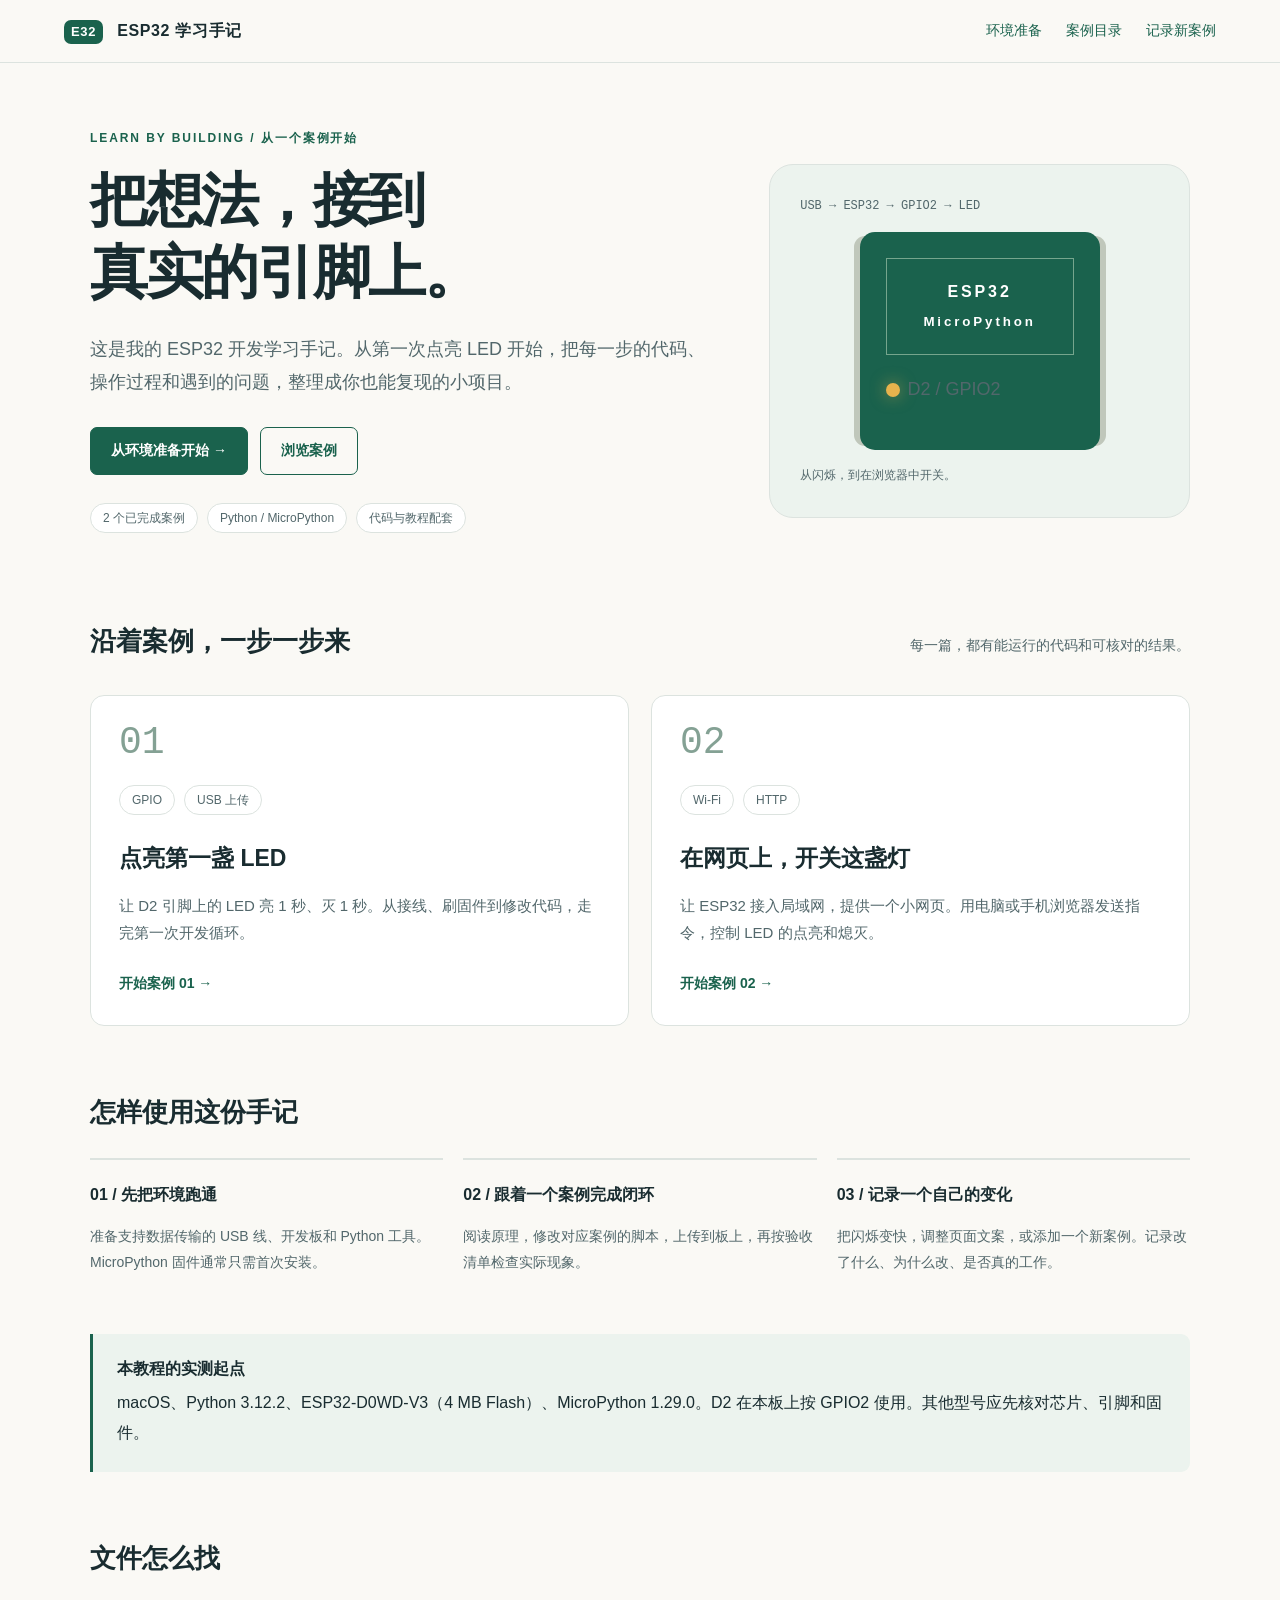
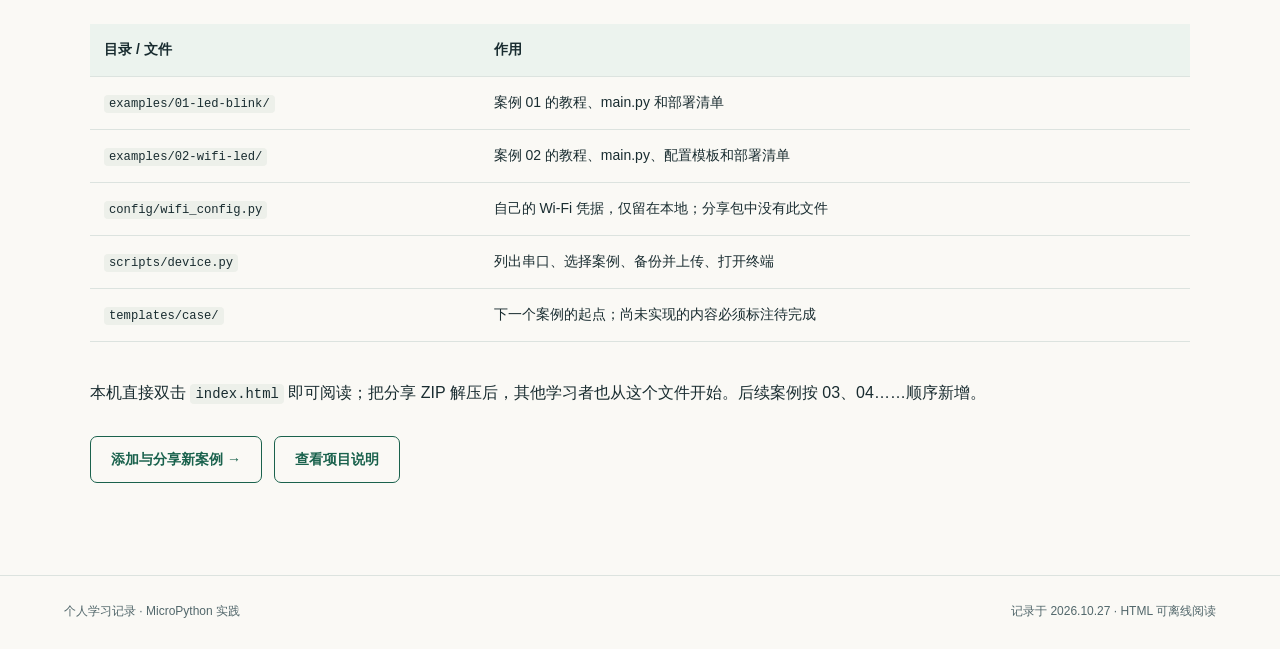
==== index.html @ 7e4b859c "Add ESP32 MicroPython learning tutorials" ====
<!doctype html>
<html lang="zh-CN"><head><meta charset="utf-8"><meta name="viewport" content="width=device-width,initial-scale=1">
<meta name="description" content="从第一个 LED 到 Wi-Fi 网页控制：记录个人学习过程，提供可复现的 ESP32 MicroPython 案例。">
<title>从案例开始 · ESP32 学习手记</title><link rel="stylesheet" href="docs/assets/tutorial.css">
<script defer src="docs/assets/tutorial.js"></script></head><body>
<a class="skip" href="#content">跳到正文</a>
<header class="topbar"><a class="brand" href="index.html"><span>E32</span> ESP32 学习手记</a>
<nav aria-label="主导航"><a href="docs/setup.html">环境准备</a><a href="index.html#cases">案例目录</a><a href="docs/contributing.html">记录新案例</a></nav></header>
<main id="content" class="wrap"><section class="hero hero-grid"><div><div class="eyebrow">LEARN BY BUILDING / 从一个案例开始</div>
<h1>把想法，接到<br>真实的引脚上。</h1><p>这是我的 ESP32 开发学习手记。从第一次点亮 LED 开始，把每一步的代码、操作过程和遇到的问题，整理成你也能复现的小项目。</p>
<div class="actions"><a class="button" href="docs/setup.html">从环境准备开始 →</a><a class="button secondary" href="#cases">浏览案例</a></div>
<div class="meta"><span class="pill">2 个已完成案例</span><span class="pill">Python / MicroPython</span><span class="pill">代码与教程配套</span></div></div>
<div class="hero-art" aria-label="ESP32 与 LED 示意"><div class="circuit-label">USB → ESP32 → GPIO2 → LED</div><div class="board"><div class="chip">ESP32<br><small>MicroPython</small></div><p><span class="led-dot"></span>D2 / GPIO2</p></div><div class="circuit-label">从闪烁，到在浏览器中开关。</div></div></section>
<div class="section-head" id="cases"><h2>沿着案例，一步一步来</h2><p>每一篇，都有能运行的代码和可核对的结果。</p></div>
<div class="cards"><a class="card" href="examples/01-led-blink/index.html"><span class="number">01</span><div class="meta"><span class="pill">GPIO</span><span class="pill">USB 上传</span></div><h3>点亮第一盏 LED</h3><p>让 D2 引脚上的 LED 亮 1 秒、灭 1 秒。从接线、刷固件到修改代码，走完第一次开发循环。</p><span class="go">开始案例 01 →</span></a>
<a class="card" href="examples/02-wifi-led/index.html"><span class="number">02</span><div class="meta"><span class="pill">Wi-Fi</span><span class="pill">HTTP</span></div><h3>在网页上，开关这盏灯</h3><p>让 ESP32 接入局域网，提供一个小网页。用电脑或手机浏览器发送指令，控制 LED 的点亮和熄灭。</p><span class="go">开始案例 02 →</span></a></div>
<div class="section-head"><h2>怎样使用这份手记</h2></div><div class="steps"><div><strong>01 / 先把环境跑通</strong><p>准备支持数据传输的 USB 线、开发板和 Python 工具。MicroPython 固件通常只需首次安装。</p></div><div><strong>02 / 跟着一个案例完成闭环</strong><p>阅读原理，修改对应案例的脚本，上传到板上，再按验收清单检查实际现象。</p></div><div><strong>03 / 记录一个自己的变化</strong><p>把闪烁变快，调整页面文案，或添加一个新案例。记录改了什么、为什么改、是否真的工作。</p></div></div>
<div class="note"><strong>本教程的实测起点</strong><p>macOS、Python 3.12.2、ESP32-D0WD-V3（4 MB Flash）、MicroPython 1.29.0。D2 在本板上按 GPIO2 使用。其他型号应先核对芯片、引脚和固件。</p></div>
<div class="section-head"><h2>文件怎么找</h2></div><div class="table-wrap"><table><thead><tr><th>目录 / 文件</th><th>作用</th></tr></thead><tbody><tr><td><code>examples/01-led-blink/</code></td><td>案例 01 的教程、main.py 和部署清单</td></tr><tr><td><code>examples/02-wifi-led/</code></td><td>案例 02 的教程、main.py、配置模板和部署清单</td></tr><tr><td><code>config/wifi_config.py</code></td><td>自己的 Wi-Fi 凭据，仅留在本地；分享包中没有此文件</td></tr><tr><td><code>scripts/device.py</code></td><td>列出串口、选择案例、备份并上传、打开终端</td></tr><tr><td><code>templates/case/</code></td><td>下一个案例的起点；尚未实现的内容必须标注待完成</td></tr></tbody></table></div>
<p>本机直接双击 <code>index.html</code> 即可阅读；把分享 ZIP 解压后，其他学习者也从这个文件开始。后续案例按 03、04……顺序新增。</p>
<div class="actions"><a class="button secondary" href="docs/contributing.html">添加与分享新案例 →</a><a class="button secondary" href="README.md">查看项目说明</a></div></main>
<footer class="footer"><span>个人学习记录 · MicroPython 实践</span><span>记录于 2026.10.27 · HTML 可离线阅读</span></footer></body></html>
---- docs/assets/tutorial.css ----
:root{--paper:#faf9f5;--ink:#192c30;--muted:#52676b;--line:#dce3df;--green:#1a624d;--amber:#e7b34d;--pale:#ecf3ee;--code:#162a30}*{box-sizing:border-box}html{scroll-behavior:smooth;scroll-padding-top:90px}body{margin:0;background:var(--paper);color:var(--ink);font:16px/1.85 -apple-system,BlinkMacSystemFont,"Segoe UI","PingFang SC","Microsoft YaHei",sans-serif}a{color:var(--green);text-decoration-thickness:1px;text-underline-offset:4px}a:hover{color:#a26708}a:focus-visible,button:focus-visible,summary:focus-visible{outline:3px solid var(--amber);outline-offset:4px}.skip{position:absolute;top:-70px;left:20px;background:white;padding:10px;z-index:10}.skip:focus{top:12px}.topbar{border-bottom:1px solid var(--line);background:var(--paper);padding:16px 5%;display:flex;align-items:center;justify-content:space-between;gap:16px}.brand{font-weight:800;letter-spacing:.04em;text-decoration:none;color:var(--ink)}.brand span{display:inline-block;background:var(--green);color:white;border-radius:7px;padding:0 7px;margin-right:9px;font-size:13px}.topbar nav{display:flex;gap:24px;font-size:14px}.topbar nav a{text-decoration:none}.wrap{max-width:1160px;margin:auto;padding:64px 30px}.eyebrow{color:var(--green);font-weight:700;font-size:12px;letter-spacing:.16em;text-transform:uppercase}.hero h1{font-size:clamp(34px,4.8vw,58px);line-height:1.25;letter-spacing:-.04em;margin:15px 0 24px}.hero p{max-width:650px;color:var(--muted);font-size:18px}.hero-grid{display:grid;grid-template-columns:1.5fr 1fr;gap:48px;align-items:center}.hero-art{border:1px solid var(--line);border-radius:24px;padding:30px;background:var(--pale);min-height:260px;position:relative;overflow:hidden}.board{background:var(--green);color:white;border-radius:15px;padding:26px;margin:15px auto;max-width:240px;box-shadow:-10px 0 0 -4px #c0c7bb,10px 0 0 -4px #c0c7bb}.chip{border:1px solid #76a58d;padding:18px;text-align:center;letter-spacing:.18em;font-weight:800}.circuit-label{font-family:monospace;color:var(--muted);font-size:12px}.led-dot{display:inline-block;width:14px;height:14px;border-radius:50%;background:var(--amber);box-shadow:0 0 16px #e7b34d88;vertical-align:middle;margin-right:8px}.actions{display:flex;gap:12px;flex-wrap:wrap;margin:28px 0}.button{background:var(--green);color:white;border:1px solid var(--green);padding:10px 20px;border-radius:7px;text-decoration:none;font-weight:650;font-size:14px}.button:hover{background:#114a3a;color:white}.button.secondary{background:transparent;color:var(--green)}.meta{display:flex;flex-wrap:wrap;gap:9px;margin:22px 0}.pill{font-size:12px;border:1px solid var(--line);border-radius:20px;padding:3px 12px;background:white;color:var(--muted)}.section-head{margin:62px 0 22px;display:flex;justify-content:space-between;align-items:baseline;gap:16px}.section-head h2{margin:0;font-size:26px}.section-head p{font-size:14px;color:var(--muted)}.cards{display:grid;grid-template-columns:repeat(2,minmax(0,1fr));gap:22px}.card{border:1px solid var(--line);border-radius:14px;padding:28px;background:white;text-decoration:none;color:var(--ink);display:block}.card:hover{border-color:var(--green);color:var(--ink);box-shadow:0 6px 18px #192c3008}.card .number{font-family:monospace;font-size:38px;line-height:1;color:#84a194}.card h3{font-size:23px;margin:20px 0 12px}.card p{font-size:15px;color:var(--muted);margin:10px 0}.card .go{display:block;color:var(--green);font-size:14px;font-weight:700;margin-top:24px}.note{padding:20px 24px;background:var(--pale);border-left:3px solid var(--green);border-radius:0 9px 9px 0;margin:24px 0}.note.amber{background:#fff5dd;border-color:var(--amber)}.note p{margin:5px 0}.steps{display:grid;grid-template-columns:repeat(3,1fr);gap:20px}.steps>div{padding:20px 0;border-top:2px solid var(--line)}.steps strong{display:block}.steps p{font-size:14px;color:var(--muted)}.layout{max-width:1220px;margin:auto;padding:48px 30px 80px;display:grid;grid-template-columns:200px minmax(0,1fr);gap:55px}.sidebar{position:sticky;top:26px;align-self:start;font-size:13px;max-height:92vh;overflow:auto}.sidebar p{font-weight:700;margin:0 0 15px}.sidebar a{display:block;text-decoration:none;color:var(--muted);padding:7px 10px;border-left:2px solid var(--line)}.sidebar a:hover{border-color:var(--green);background:var(--pale);color:var(--green)}article{max-width:810px;min-width:0}article h1{font-size:clamp(32px,4vw,46px);line-height:1.3;margin:12px 0 18px;letter-spacing:-.025em}article .lead{font-size:18px;color:var(--muted)}article h2{font-size:26px;margin:54px 0 18px;padding-top:5px}article h3{font-size:19px;margin:28px 0 12px}article p{margin:15px 0}article li{margin:6px 0}article ol,article ul{padding-left:25px}code{font-family:ui-monospace,SFMono-Regular,Consolas,monospace;font-size:.87em;background:#edf0ea;border-radius:4px;padding:2px 5px;overflow-wrap:anywhere}pre{position:relative;background:var(--code);color:#def0e8;border-radius:9px;padding:23px 20px;overflow:auto;line-height:1.65;font-size:14px;max-width:100%;tab-size:4}pre code{background:none;color:inherit;border-radius:0;padding:0;font-size:inherit;overflow-wrap:normal}.codebox{position:relative;margin:20px 0}.codebox pre{padding-top:44px}.copy{position:absolute;top:9px;right:10px;background:#29434a;color:#e3efeb;border:1px solid #607b7d;border-radius:4px;padding:4px 10px;cursor:pointer;font-size:12px;z-index:1}.table-wrap{overflow-x:auto}table{border-collapse:collapse;width:100%;font-size:14px;margin:20px 0}th,td{text-align:left;padding:13px 14px;border-bottom:1px solid var(--line);vertical-align:top}th{background:var(--pale);font-weight:700}.diagram{background:white;border:1px solid var(--line);border-radius:12px;padding:26px;margin:24px 0}.flow{display:flex;align-items:center;justify-content:space-around;gap:10px;text-align:center}.flow .node{padding:13px;border:1px solid #cbdad1;border-radius:9px;background:var(--pale);flex:1}.flow small{display:block;color:var(--muted)}.arrow{color:var(--green);font-size:22px}.caption{font-size:13px;color:var(--muted);margin-top:16px}.timing{display:grid;grid-template-columns:repeat(6,1fr);text-align:center;font-size:12px}.timing span{padding:20px 4px;background:#e5eae6;border-right:2px solid white}.timing .on{background:#ffe29b}details{border:1px solid var(--line);padding:14px 18px;border-radius:8px;margin:18px 0}summary{cursor:pointer;font-weight:600}.pager{display:flex;justify-content:space-between;gap:20px;margin-top:56px;border-top:1px solid var(--line);padding-top:24px;font-size:14px}.footer{border-top:1px solid var(--line);padding:24px 5%;color:var(--muted);font-size:12px;display:flex;justify-content:space-between;gap:20px}.checklist{list-style:none;padding-left:0}input[type=checkbox]{accent-color:var(--green);margin-right:10px;width:16px;height:16px}.references{font-size:14px}.references a{overflow-wrap:anywhere}.muted{color:var(--muted)}@media(max-width:850px){.hero-grid{grid-template-columns:1fr}.hero-art{display:none}.layout{grid-template-columns:1fr;gap:25px;padding:28px 22px 60px}.sidebar{position:static;max-height:none;border-bottom:1px solid var(--line);padding-bottom:18px}.sidebar a{display:inline-block;border:0;padding:5px 10px 5px 0}.sidebar p{margin:0 0 7px}.wrap{padding:40px 22px}.steps{grid-template-columns:1fr}.topbar{padding:13px 22px}.topbar nav{gap:14px}}@media(max-width:540px){.cards{grid-template-columns:1fr}.hero h1{font-size:36px}.topbar{align-items:flex-start}.topbar nav{font-size:12px;flex-direction:column;gap:2px}.section-head{display:block}.flow{flex-direction:column}.flow .node{width:100%}.arrow{transform:rotate(90deg)}.footer{flex-direction:column;gap:4px}pre{font-size:12px;padding-left:14px;padding-right:14px}.card{padding:24px}.timing{grid-template-columns:repeat(3,1fr)}}@media(prefers-reduced-motion:reduce){html{scroll-behavior:auto}}@media print{.topbar,.sidebar,.copy,.actions,.footer,.pager{display:none}.layout{display:block;padding:0}body{background:white}article{max-width:none}pre{white-space:pre-wrap;overflow-wrap:anywhere;color:black;background:#eee}.note,.card,.diagram{break-inside:avoid}a{color:inherit}h2,h3{break-after:avoid}}
/* 长命令和表格只在各自容器内横向滚动，避免撑宽手机页面。 */
.layout > main{min-width:0}.table-wrap{max-width:100%}
@media(max-width:850px){.layout{grid-template-columns:minmax(0,1fr)}}
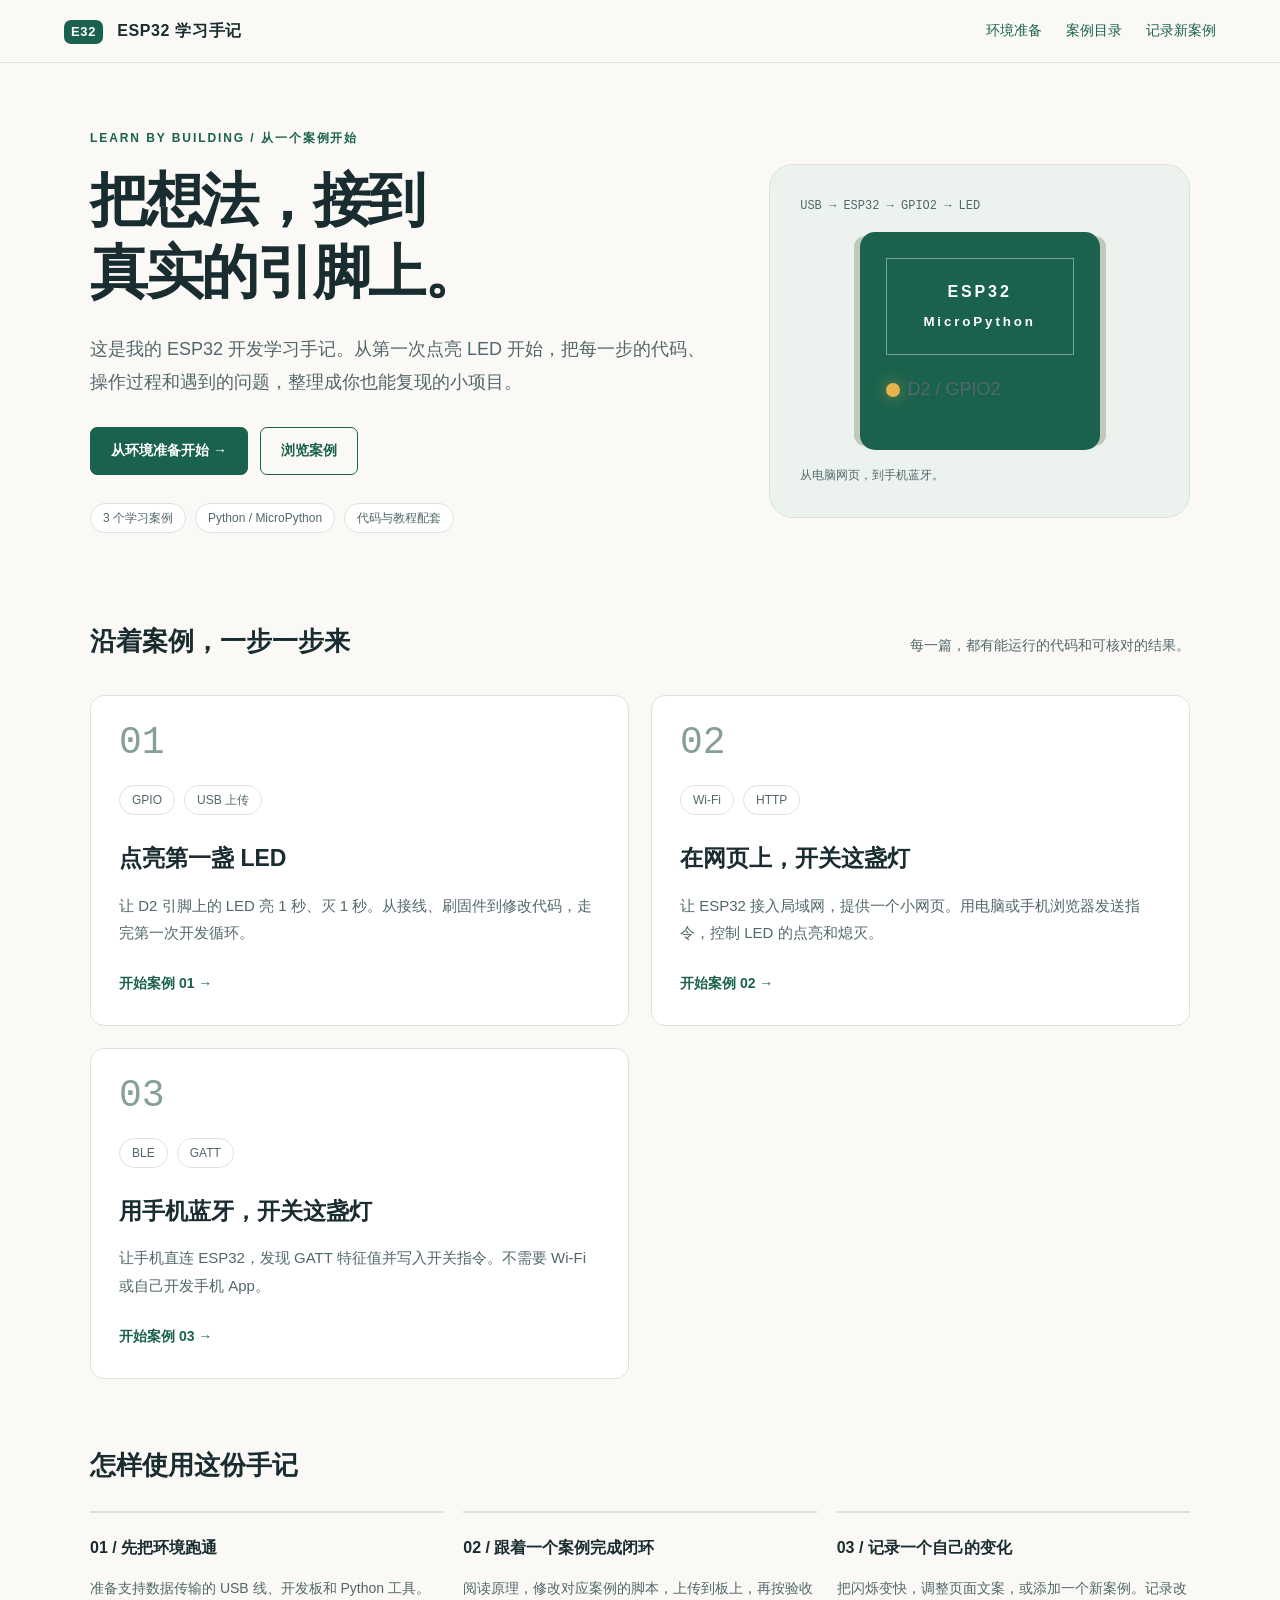
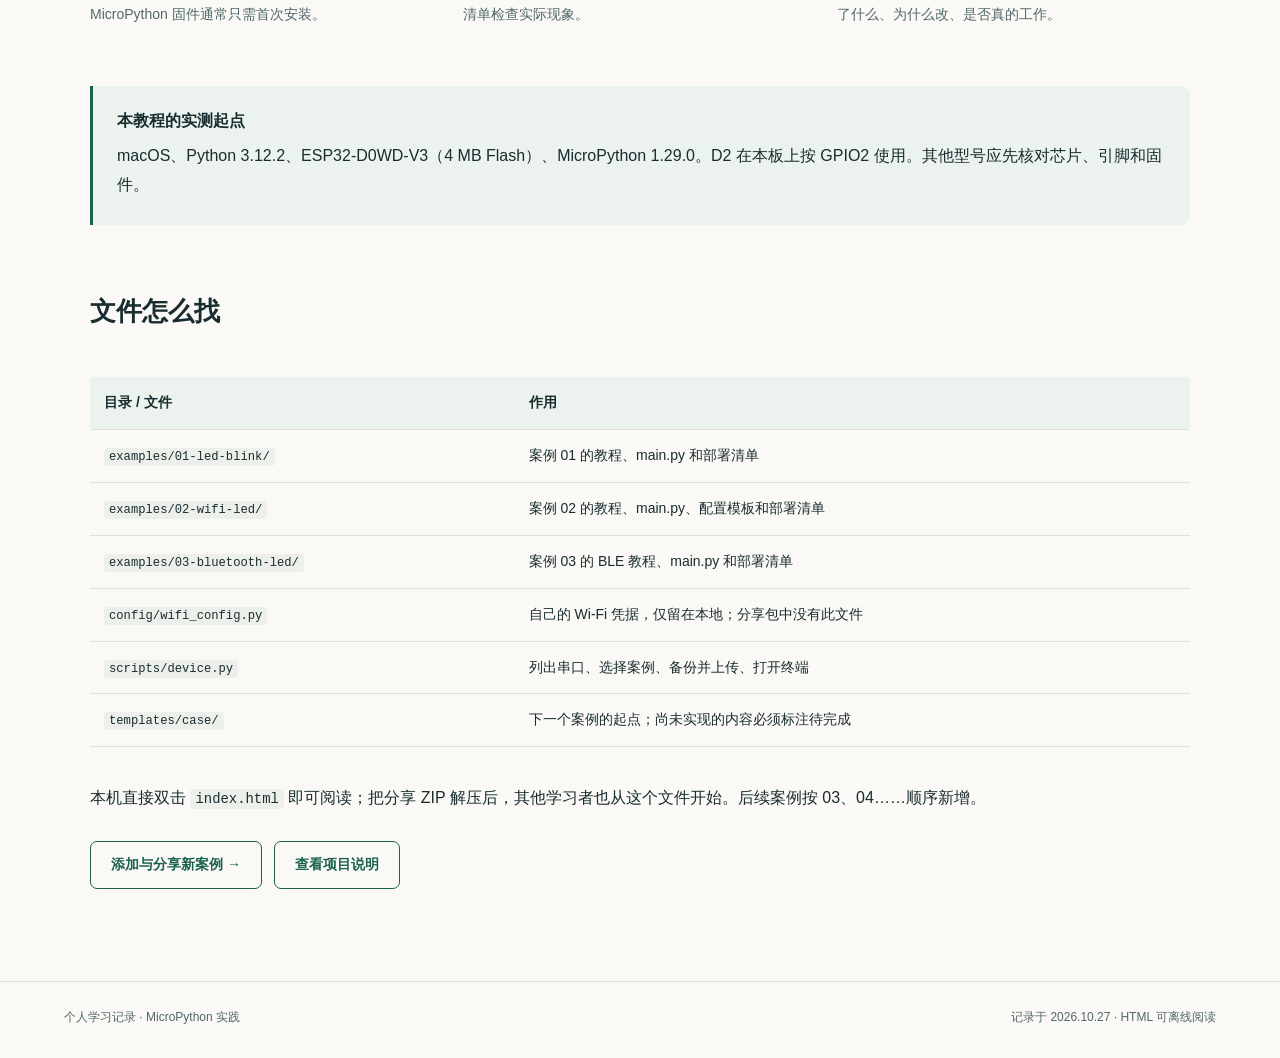
==== commit 925bfe97: "Add BLE phone LED control case" ====
--- a/index.html
+++ b/index.html
@@ -9,14 +9,15 @@
 <main id="content" class="wrap"><section class="hero hero-grid"><div><div class="eyebrow">LEARN BY BUILDING / 从一个案例开始</div>
 <h1>把想法，接到<br>真实的引脚上。</h1><p>这是我的 ESP32 开发学习手记。从第一次点亮 LED 开始，把每一步的代码、操作过程和遇到的问题，整理成你也能复现的小项目。</p>
 <div class="actions"><a class="button" href="docs/setup.html">从环境准备开始 →</a><a class="button secondary" href="#cases">浏览案例</a></div>
-<div class="meta"><span class="pill">2 个已完成案例</span><span class="pill">Python / MicroPython</span><span class="pill">代码与教程配套</span></div></div>
-<div class="hero-art" aria-label="ESP32 与 LED 示意"><div class="circuit-label">USB → ESP32 → GPIO2 → LED</div><div class="board"><div class="chip">ESP32<br><small>MicroPython</small></div><p><span class="led-dot"></span>D2 / GPIO2</p></div><div class="circuit-label">从闪烁，到在浏览器中开关。</div></div></section>
+<div class="meta"><span class="pill">3 个学习案例</span><span class="pill">Python / MicroPython</span><span class="pill">代码与教程配套</span></div></div>
+<div class="hero-art" aria-label="ESP32 与 LED 示意"><div class="circuit-label">USB → ESP32 → GPIO2 → LED</div><div class="board"><div class="chip">ESP32<br><small>MicroPython</small></div><p><span class="led-dot"></span>D2 / GPIO2</p></div><div class="circuit-label">从电脑网页，到手机蓝牙。</div></div></section>
 <div class="section-head" id="cases"><h2>沿着案例，一步一步来</h2><p>每一篇，都有能运行的代码和可核对的结果。</p></div>
 <div class="cards"><a class="card" href="examples/01-led-blink/index.html"><span class="number">01</span><div class="meta"><span class="pill">GPIO</span><span class="pill">USB 上传</span></div><h3>点亮第一盏 LED</h3><p>让 D2 引脚上的 LED 亮 1 秒、灭 1 秒。从接线、刷固件到修改代码，走完第一次开发循环。</p><span class="go">开始案例 01 →</span></a>
-<a class="card" href="examples/02-wifi-led/index.html"><span class="number">02</span><div class="meta"><span class="pill">Wi-Fi</span><span class="pill">HTTP</span></div><h3>在网页上，开关这盏灯</h3><p>让 ESP32 接入局域网，提供一个小网页。用电脑或手机浏览器发送指令，控制 LED 的点亮和熄灭。</p><span class="go">开始案例 02 →</span></a></div>
+<a class="card" href="examples/02-wifi-led/index.html"><span class="number">02</span><div class="meta"><span class="pill">Wi-Fi</span><span class="pill">HTTP</span></div><h3>在网页上，开关这盏灯</h3><p>让 ESP32 接入局域网，提供一个小网页。用电脑或手机浏览器发送指令，控制 LED 的点亮和熄灭。</p><span class="go">开始案例 02 →</span></a>
+<a class="card" href="examples/03-bluetooth-led/index.html"><span class="number">03</span><div class="meta"><span class="pill">BLE</span><span class="pill">GATT</span></div><h3>用手机蓝牙，开关这盏灯</h3><p>让手机直连 ESP32，发现 GATT 特征值并写入开关指令。不需要 Wi-Fi 或自己开发手机 App。</p><span class="go">开始案例 03 →</span></a></div>
 <div class="section-head"><h2>怎样使用这份手记</h2></div><div class="steps"><div><strong>01 / 先把环境跑通</strong><p>准备支持数据传输的 USB 线、开发板和 Python 工具。MicroPython 固件通常只需首次安装。</p></div><div><strong>02 / 跟着一个案例完成闭环</strong><p>阅读原理，修改对应案例的脚本，上传到板上，再按验收清单检查实际现象。</p></div><div><strong>03 / 记录一个自己的变化</strong><p>把闪烁变快，调整页面文案，或添加一个新案例。记录改了什么、为什么改、是否真的工作。</p></div></div>
 <div class="note"><strong>本教程的实测起点</strong><p>macOS、Python 3.12.2、ESP32-D0WD-V3（4 MB Flash）、MicroPython 1.29.0。D2 在本板上按 GPIO2 使用。其他型号应先核对芯片、引脚和固件。</p></div>
-<div class="section-head"><h2>文件怎么找</h2></div><div class="table-wrap"><table><thead><tr><th>目录 / 文件</th><th>作用</th></tr></thead><tbody><tr><td><code>examples/01-led-blink/</code></td><td>案例 01 的教程、main.py 和部署清单</td></tr><tr><td><code>examples/02-wifi-led/</code></td><td>案例 02 的教程、main.py、配置模板和部署清单</td></tr><tr><td><code>config/wifi_config.py</code></td><td>自己的 Wi-Fi 凭据，仅留在本地；分享包中没有此文件</td></tr><tr><td><code>scripts/device.py</code></td><td>列出串口、选择案例、备份并上传、打开终端</td></tr><tr><td><code>templates/case/</code></td><td>下一个案例的起点；尚未实现的内容必须标注待完成</td></tr></tbody></table></div>
+<div class="section-head"><h2>文件怎么找</h2></div><div class="table-wrap"><table><thead><tr><th>目录 / 文件</th><th>作用</th></tr></thead><tbody><tr><td><code>examples/01-led-blink/</code></td><td>案例 01 的教程、main.py 和部署清单</td></tr><tr><td><code>examples/02-wifi-led/</code></td><td>案例 02 的教程、main.py、配置模板和部署清单</td></tr><tr><td><code>examples/03-bluetooth-led/</code></td><td>案例 03 的 BLE 教程、main.py 和部署清单</td></tr><tr><td><code>config/wifi_config.py</code></td><td>自己的 Wi-Fi 凭据，仅留在本地；分享包中没有此文件</td></tr><tr><td><code>scripts/device.py</code></td><td>列出串口、选择案例、备份并上传、打开终端</td></tr><tr><td><code>templates/case/</code></td><td>下一个案例的起点；尚未实现的内容必须标注待完成</td></tr></tbody></table></div>
 <p>本机直接双击 <code>index.html</code> 即可阅读；把分享 ZIP 解压后，其他学习者也从这个文件开始。后续案例按 03、04……顺序新增。</p>
 <div class="actions"><a class="button secondary" href="docs/contributing.html">添加与分享新案例 →</a><a class="button secondary" href="README.md">查看项目说明</a></div></main>
 <footer class="footer"><span>个人学习记录 · MicroPython 实践</span><span>记录于 2026.10.27 · HTML 可离线阅读</span></footer></body></html>
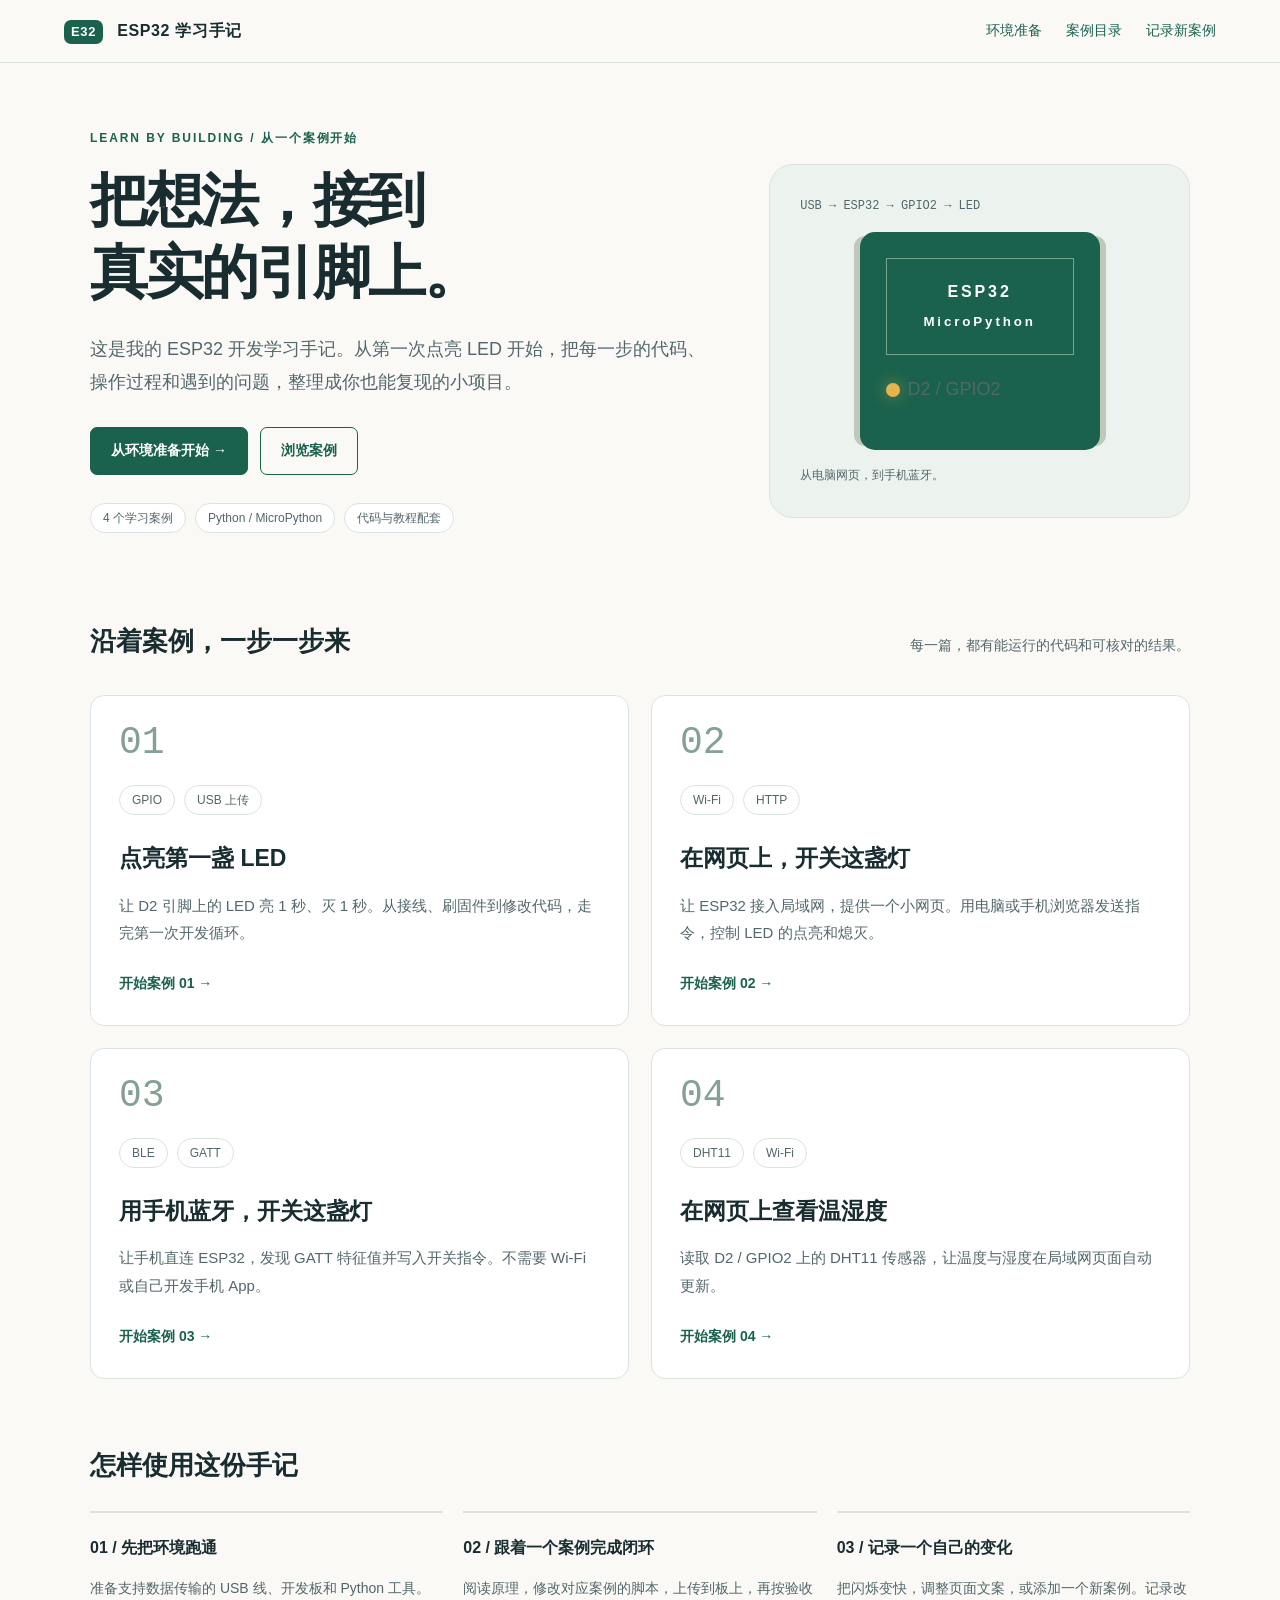
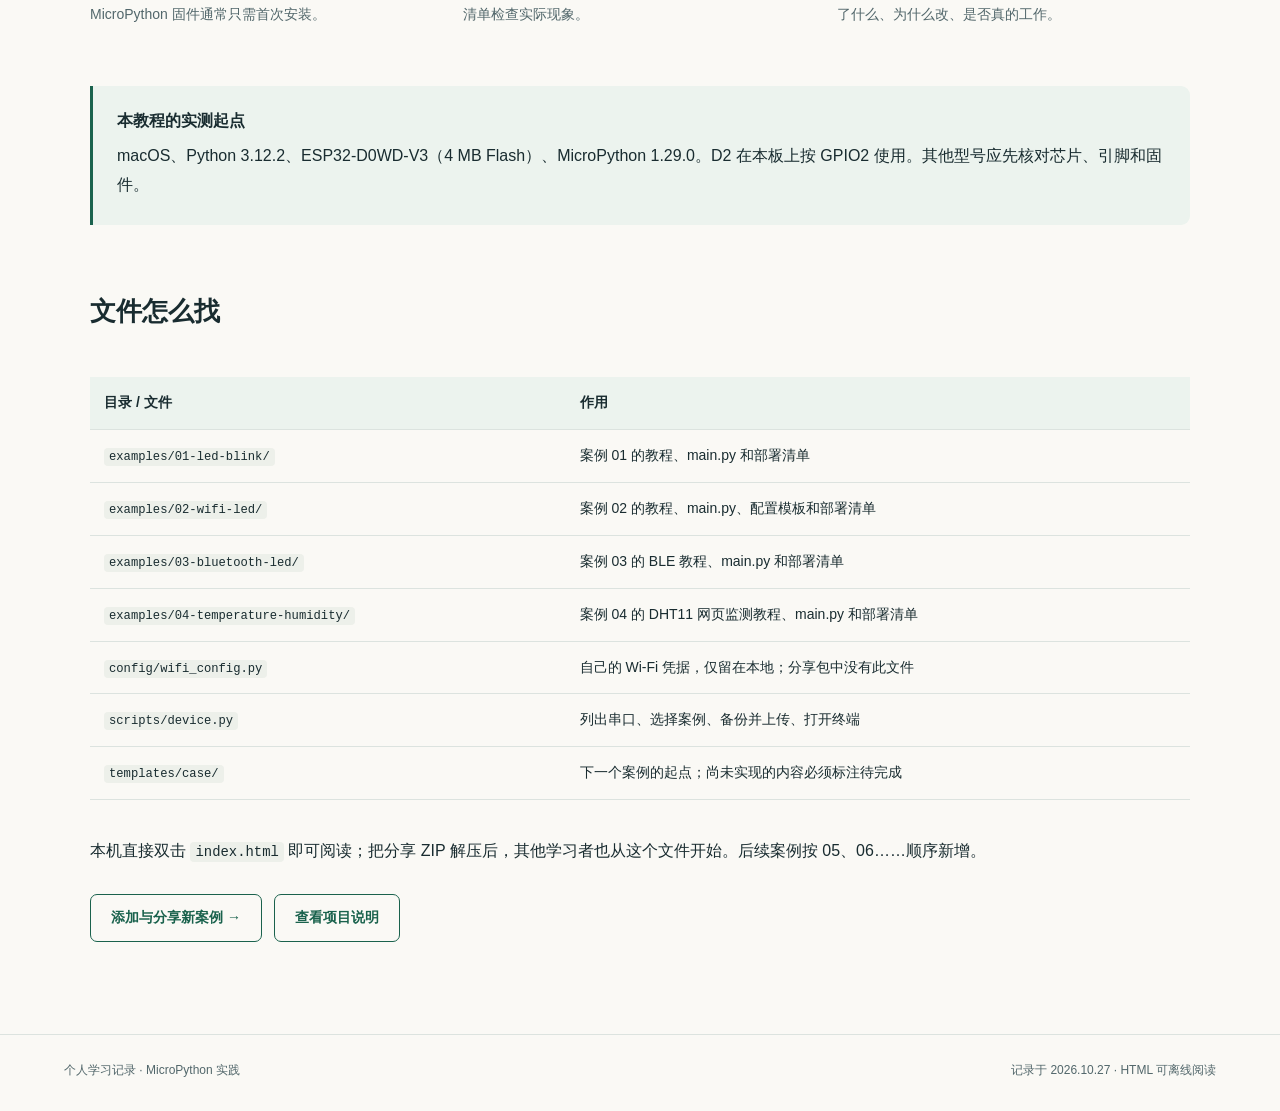
==== commit 07e54478: "Add DHT11 web temperature and humidity case" ====
--- a/index.html
+++ b/index.html
@@ -9,15 +9,16 @@
 <main id="content" class="wrap"><section class="hero hero-grid"><div><div class="eyebrow">LEARN BY BUILDING / 从一个案例开始</div>
 <h1>把想法，接到<br>真实的引脚上。</h1><p>这是我的 ESP32 开发学习手记。从第一次点亮 LED 开始，把每一步的代码、操作过程和遇到的问题，整理成你也能复现的小项目。</p>
 <div class="actions"><a class="button" href="docs/setup.html">从环境准备开始 →</a><a class="button secondary" href="#cases">浏览案例</a></div>
-<div class="meta"><span class="pill">3 个学习案例</span><span class="pill">Python / MicroPython</span><span class="pill">代码与教程配套</span></div></div>
+<div class="meta"><span class="pill">4 个学习案例</span><span class="pill">Python / MicroPython</span><span class="pill">代码与教程配套</span></div></div>
 <div class="hero-art" aria-label="ESP32 与 LED 示意"><div class="circuit-label">USB → ESP32 → GPIO2 → LED</div><div class="board"><div class="chip">ESP32<br><small>MicroPython</small></div><p><span class="led-dot"></span>D2 / GPIO2</p></div><div class="circuit-label">从电脑网页，到手机蓝牙。</div></div></section>
 <div class="section-head" id="cases"><h2>沿着案例，一步一步来</h2><p>每一篇，都有能运行的代码和可核对的结果。</p></div>
 <div class="cards"><a class="card" href="examples/01-led-blink/index.html"><span class="number">01</span><div class="meta"><span class="pill">GPIO</span><span class="pill">USB 上传</span></div><h3>点亮第一盏 LED</h3><p>让 D2 引脚上的 LED 亮 1 秒、灭 1 秒。从接线、刷固件到修改代码，走完第一次开发循环。</p><span class="go">开始案例 01 →</span></a>
 <a class="card" href="examples/02-wifi-led/index.html"><span class="number">02</span><div class="meta"><span class="pill">Wi-Fi</span><span class="pill">HTTP</span></div><h3>在网页上，开关这盏灯</h3><p>让 ESP32 接入局域网，提供一个小网页。用电脑或手机浏览器发送指令，控制 LED 的点亮和熄灭。</p><span class="go">开始案例 02 →</span></a>
-<a class="card" href="examples/03-bluetooth-led/index.html"><span class="number">03</span><div class="meta"><span class="pill">BLE</span><span class="pill">GATT</span></div><h3>用手机蓝牙，开关这盏灯</h3><p>让手机直连 ESP32，发现 GATT 特征值并写入开关指令。不需要 Wi-Fi 或自己开发手机 App。</p><span class="go">开始案例 03 →</span></a></div>
+<a class="card" href="examples/03-bluetooth-led/index.html"><span class="number">03</span><div class="meta"><span class="pill">BLE</span><span class="pill">GATT</span></div><h3>用手机蓝牙，开关这盏灯</h3><p>让手机直连 ESP32，发现 GATT 特征值并写入开关指令。不需要 Wi-Fi 或自己开发手机 App。</p><span class="go">开始案例 03 →</span></a>
+<a class="card" href="examples/04-temperature-humidity/index.html"><span class="number">04</span><div class="meta"><span class="pill">DHT11</span><span class="pill">Wi-Fi</span></div><h3>在网页上查看温湿度</h3><p>读取 D2 / GPIO2 上的 DHT11 传感器，让温度与湿度在局域网页面自动更新。</p><span class="go">开始案例 04 →</span></a></div>
 <div class="section-head"><h2>怎样使用这份手记</h2></div><div class="steps"><div><strong>01 / 先把环境跑通</strong><p>准备支持数据传输的 USB 线、开发板和 Python 工具。MicroPython 固件通常只需首次安装。</p></div><div><strong>02 / 跟着一个案例完成闭环</strong><p>阅读原理，修改对应案例的脚本，上传到板上，再按验收清单检查实际现象。</p></div><div><strong>03 / 记录一个自己的变化</strong><p>把闪烁变快，调整页面文案，或添加一个新案例。记录改了什么、为什么改、是否真的工作。</p></div></div>
 <div class="note"><strong>本教程的实测起点</strong><p>macOS、Python 3.12.2、ESP32-D0WD-V3（4 MB Flash）、MicroPython 1.29.0。D2 在本板上按 GPIO2 使用。其他型号应先核对芯片、引脚和固件。</p></div>
-<div class="section-head"><h2>文件怎么找</h2></div><div class="table-wrap"><table><thead><tr><th>目录 / 文件</th><th>作用</th></tr></thead><tbody><tr><td><code>examples/01-led-blink/</code></td><td>案例 01 的教程、main.py 和部署清单</td></tr><tr><td><code>examples/02-wifi-led/</code></td><td>案例 02 的教程、main.py、配置模板和部署清单</td></tr><tr><td><code>examples/03-bluetooth-led/</code></td><td>案例 03 的 BLE 教程、main.py 和部署清单</td></tr><tr><td><code>config/wifi_config.py</code></td><td>自己的 Wi-Fi 凭据，仅留在本地；分享包中没有此文件</td></tr><tr><td><code>scripts/device.py</code></td><td>列出串口、选择案例、备份并上传、打开终端</td></tr><tr><td><code>templates/case/</code></td><td>下一个案例的起点；尚未实现的内容必须标注待完成</td></tr></tbody></table></div>
-<p>本机直接双击 <code>index.html</code> 即可阅读；把分享 ZIP 解压后，其他学习者也从这个文件开始。后续案例按 03、04……顺序新增。</p>
+<div class="section-head"><h2>文件怎么找</h2></div><div class="table-wrap"><table><thead><tr><th>目录 / 文件</th><th>作用</th></tr></thead><tbody><tr><td><code>examples/01-led-blink/</code></td><td>案例 01 的教程、main.py 和部署清单</td></tr><tr><td><code>examples/02-wifi-led/</code></td><td>案例 02 的教程、main.py、配置模板和部署清单</td></tr><tr><td><code>examples/03-bluetooth-led/</code></td><td>案例 03 的 BLE 教程、main.py 和部署清单</td></tr><tr><td><code>examples/04-temperature-humidity/</code></td><td>案例 04 的 DHT11 网页监测教程、main.py 和部署清单</td></tr><tr><td><code>config/wifi_config.py</code></td><td>自己的 Wi-Fi 凭据，仅留在本地；分享包中没有此文件</td></tr><tr><td><code>scripts/device.py</code></td><td>列出串口、选择案例、备份并上传、打开终端</td></tr><tr><td><code>templates/case/</code></td><td>下一个案例的起点；尚未实现的内容必须标注待完成</td></tr></tbody></table></div>
+<p>本机直接双击 <code>index.html</code> 即可阅读；把分享 ZIP 解压后，其他学习者也从这个文件开始。后续案例按 05、06……顺序新增。</p>
 <div class="actions"><a class="button secondary" href="docs/contributing.html">添加与分享新案例 →</a><a class="button secondary" href="README.md">查看项目说明</a></div></main>
 <footer class="footer"><span>个人学习记录 · MicroPython 实践</span><span>记录于 2026.10.27 · HTML 可离线阅读</span></footer></body></html>
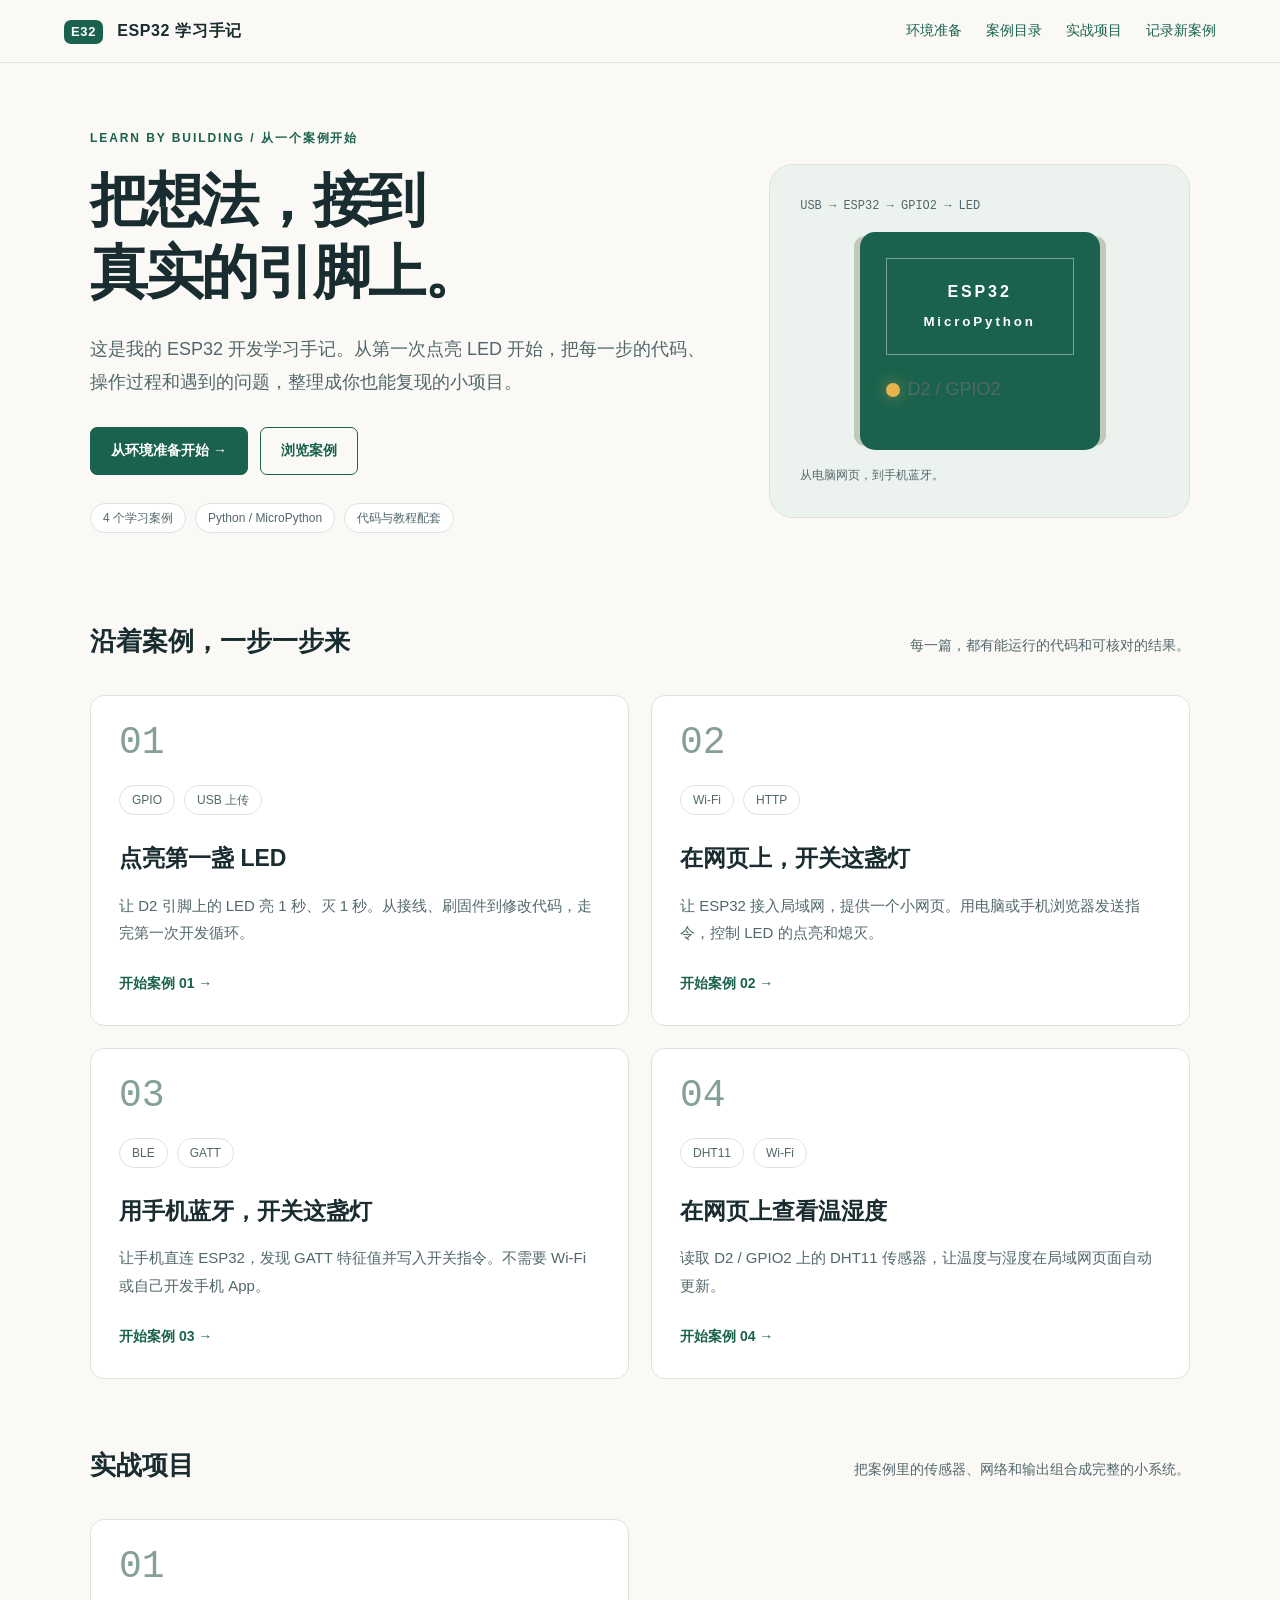
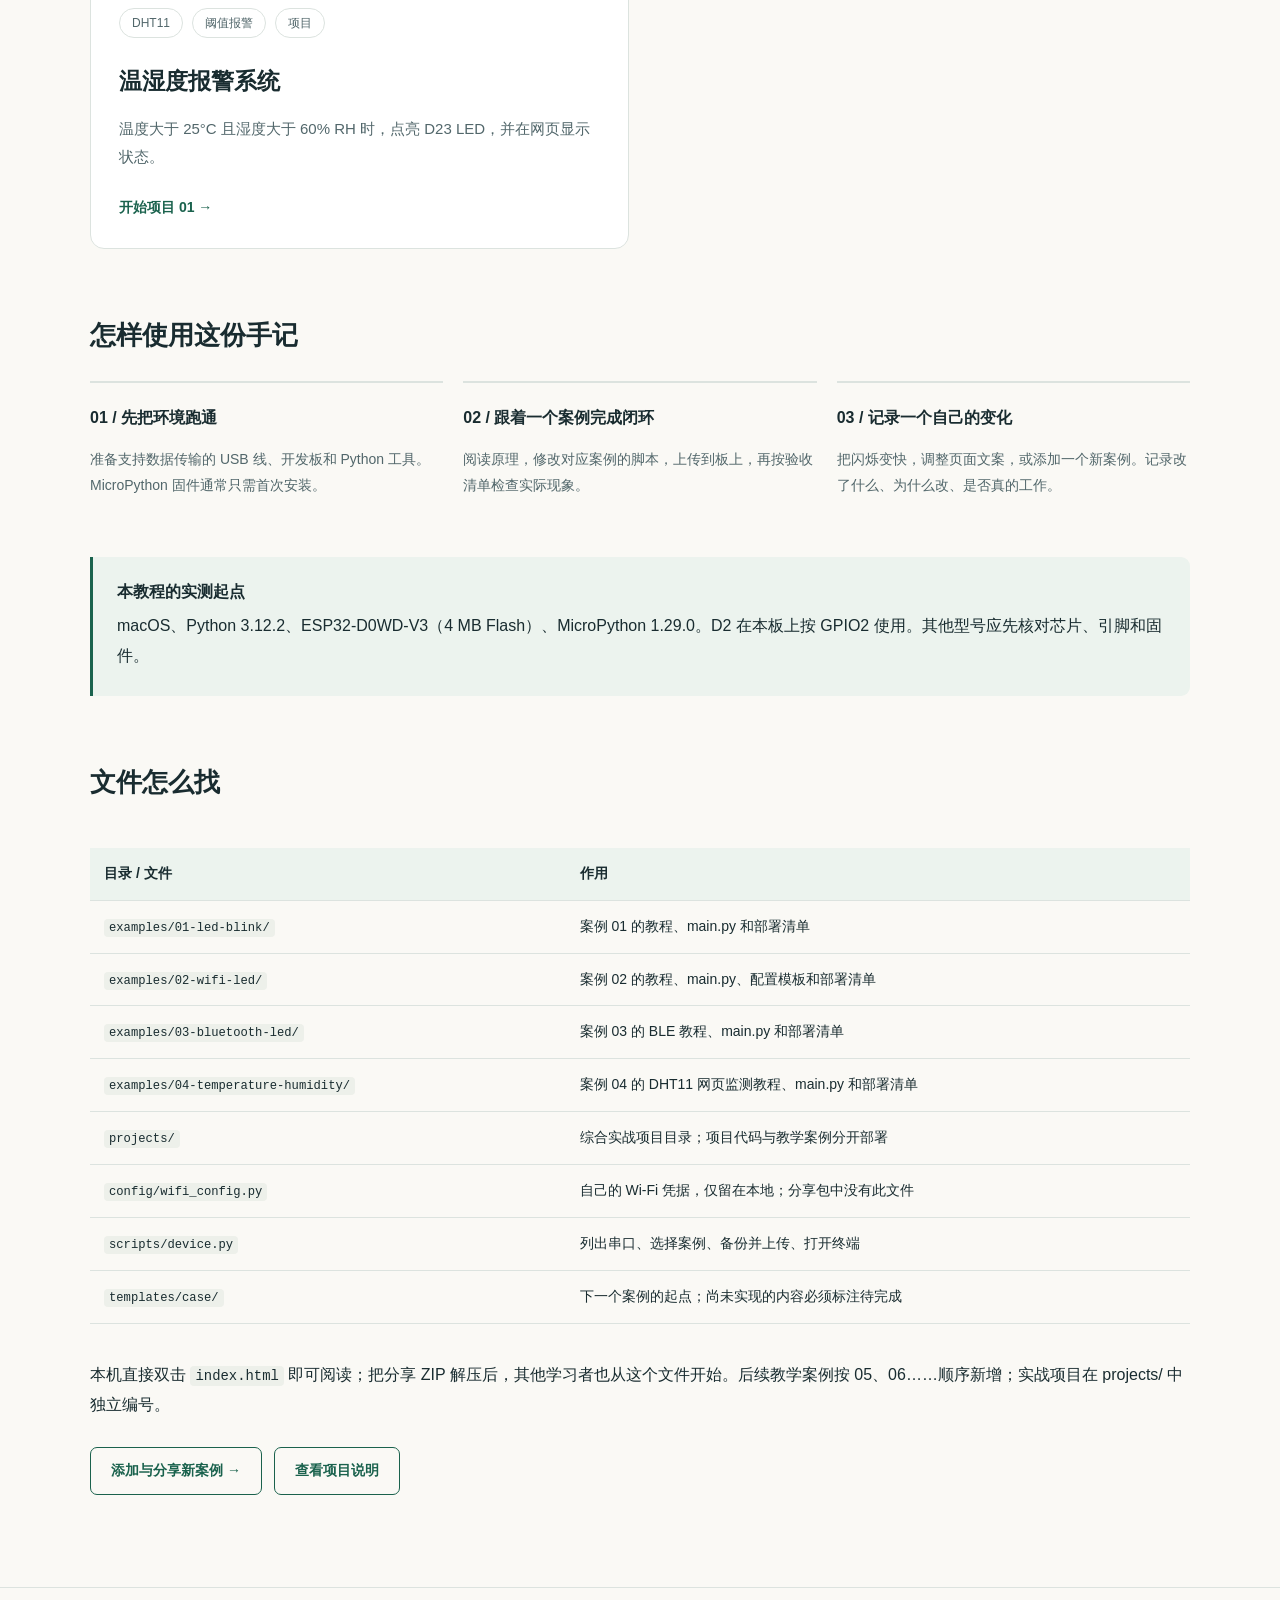
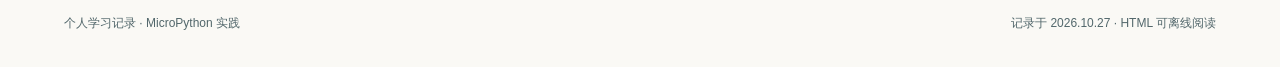
==== commit 1363d30e: "Add temperature humidity alarm project" ====
--- a/index.html
+++ b/index.html
@@ -5,7 +5,7 @@
 <script defer src="docs/assets/tutorial.js"></script></head><body>
 <a class="skip" href="#content">跳到正文</a>
 <header class="topbar"><a class="brand" href="index.html"><span>E32</span> ESP32 学习手记</a>
-<nav aria-label="主导航"><a href="docs/setup.html">环境准备</a><a href="index.html#cases">案例目录</a><a href="docs/contributing.html">记录新案例</a></nav></header>
+<nav aria-label="主导航"><a href="docs/setup.html">环境准备</a><a href="index.html#cases">案例目录</a><a href="projects/index.html">实战项目</a><a href="docs/contributing.html">记录新案例</a></nav></header>
 <main id="content" class="wrap"><section class="hero hero-grid"><div><div class="eyebrow">LEARN BY BUILDING / 从一个案例开始</div>
 <h1>把想法，接到<br>真实的引脚上。</h1><p>这是我的 ESP32 开发学习手记。从第一次点亮 LED 开始，把每一步的代码、操作过程和遇到的问题，整理成你也能复现的小项目。</p>
 <div class="actions"><a class="button" href="docs/setup.html">从环境准备开始 →</a><a class="button secondary" href="#cases">浏览案例</a></div>
@@ -16,9 +16,11 @@
 <a class="card" href="examples/02-wifi-led/index.html"><span class="number">02</span><div class="meta"><span class="pill">Wi-Fi</span><span class="pill">HTTP</span></div><h3>在网页上，开关这盏灯</h3><p>让 ESP32 接入局域网，提供一个小网页。用电脑或手机浏览器发送指令，控制 LED 的点亮和熄灭。</p><span class="go">开始案例 02 →</span></a>
 <a class="card" href="examples/03-bluetooth-led/index.html"><span class="number">03</span><div class="meta"><span class="pill">BLE</span><span class="pill">GATT</span></div><h3>用手机蓝牙，开关这盏灯</h3><p>让手机直连 ESP32，发现 GATT 特征值并写入开关指令。不需要 Wi-Fi 或自己开发手机 App。</p><span class="go">开始案例 03 →</span></a>
 <a class="card" href="examples/04-temperature-humidity/index.html"><span class="number">04</span><div class="meta"><span class="pill">DHT11</span><span class="pill">Wi-Fi</span></div><h3>在网页上查看温湿度</h3><p>读取 D2 / GPIO2 上的 DHT11 传感器，让温度与湿度在局域网页面自动更新。</p><span class="go">开始案例 04 →</span></a></div>
+<div class="section-head" id="projects"><h2>实战项目</h2><p>把案例里的传感器、网络和输出组合成完整的小系统。</p></div>
+<div class="cards"><a class="card" href="projects/01-temperature-humidity-alarm/index.html"><span class="number">01</span><div class="meta"><span class="pill">DHT11</span><span class="pill">阈值报警</span><span class="pill">项目</span></div><h3>温湿度报警系统</h3><p>温度大于 25°C 且湿度大于 60% RH 时，点亮 D23 LED，并在网页显示状态。</p><span class="go">开始项目 01 →</span></a></div>
 <div class="section-head"><h2>怎样使用这份手记</h2></div><div class="steps"><div><strong>01 / 先把环境跑通</strong><p>准备支持数据传输的 USB 线、开发板和 Python 工具。MicroPython 固件通常只需首次安装。</p></div><div><strong>02 / 跟着一个案例完成闭环</strong><p>阅读原理，修改对应案例的脚本，上传到板上，再按验收清单检查实际现象。</p></div><div><strong>03 / 记录一个自己的变化</strong><p>把闪烁变快，调整页面文案，或添加一个新案例。记录改了什么、为什么改、是否真的工作。</p></div></div>
 <div class="note"><strong>本教程的实测起点</strong><p>macOS、Python 3.12.2、ESP32-D0WD-V3（4 MB Flash）、MicroPython 1.29.0。D2 在本板上按 GPIO2 使用。其他型号应先核对芯片、引脚和固件。</p></div>
-<div class="section-head"><h2>文件怎么找</h2></div><div class="table-wrap"><table><thead><tr><th>目录 / 文件</th><th>作用</th></tr></thead><tbody><tr><td><code>examples/01-led-blink/</code></td><td>案例 01 的教程、main.py 和部署清单</td></tr><tr><td><code>examples/02-wifi-led/</code></td><td>案例 02 的教程、main.py、配置模板和部署清单</td></tr><tr><td><code>examples/03-bluetooth-led/</code></td><td>案例 03 的 BLE 教程、main.py 和部署清单</td></tr><tr><td><code>examples/04-temperature-humidity/</code></td><td>案例 04 的 DHT11 网页监测教程、main.py 和部署清单</td></tr><tr><td><code>config/wifi_config.py</code></td><td>自己的 Wi-Fi 凭据，仅留在本地；分享包中没有此文件</td></tr><tr><td><code>scripts/device.py</code></td><td>列出串口、选择案例、备份并上传、打开终端</td></tr><tr><td><code>templates/case/</code></td><td>下一个案例的起点；尚未实现的内容必须标注待完成</td></tr></tbody></table></div>
-<p>本机直接双击 <code>index.html</code> 即可阅读；把分享 ZIP 解压后，其他学习者也从这个文件开始。后续案例按 05、06……顺序新增。</p>
+<div class="section-head"><h2>文件怎么找</h2></div><div class="table-wrap"><table><thead><tr><th>目录 / 文件</th><th>作用</th></tr></thead><tbody><tr><td><code>examples/01-led-blink/</code></td><td>案例 01 的教程、main.py 和部署清单</td></tr><tr><td><code>examples/02-wifi-led/</code></td><td>案例 02 的教程、main.py、配置模板和部署清单</td></tr><tr><td><code>examples/03-bluetooth-led/</code></td><td>案例 03 的 BLE 教程、main.py 和部署清单</td></tr><tr><td><code>examples/04-temperature-humidity/</code></td><td>案例 04 的 DHT11 网页监测教程、main.py 和部署清单</td></tr><tr><td><code>projects/</code></td><td>综合实战项目目录；项目代码与教学案例分开部署</td></tr><tr><td><code>config/wifi_config.py</code></td><td>自己的 Wi-Fi 凭据，仅留在本地；分享包中没有此文件</td></tr><tr><td><code>scripts/device.py</code></td><td>列出串口、选择案例、备份并上传、打开终端</td></tr><tr><td><code>templates/case/</code></td><td>下一个案例的起点；尚未实现的内容必须标注待完成</td></tr></tbody></table></div>
+<p>本机直接双击 <code>index.html</code> 即可阅读；把分享 ZIP 解压后，其他学习者也从这个文件开始。后续教学案例按 05、06……顺序新增；实战项目在 projects/ 中独立编号。</p>
 <div class="actions"><a class="button secondary" href="docs/contributing.html">添加与分享新案例 →</a><a class="button secondary" href="README.md">查看项目说明</a></div></main>
 <footer class="footer"><span>个人学习记录 · MicroPython 实践</span><span>记录于 2026.10.27 · HTML 可离线阅读</span></footer></body></html>
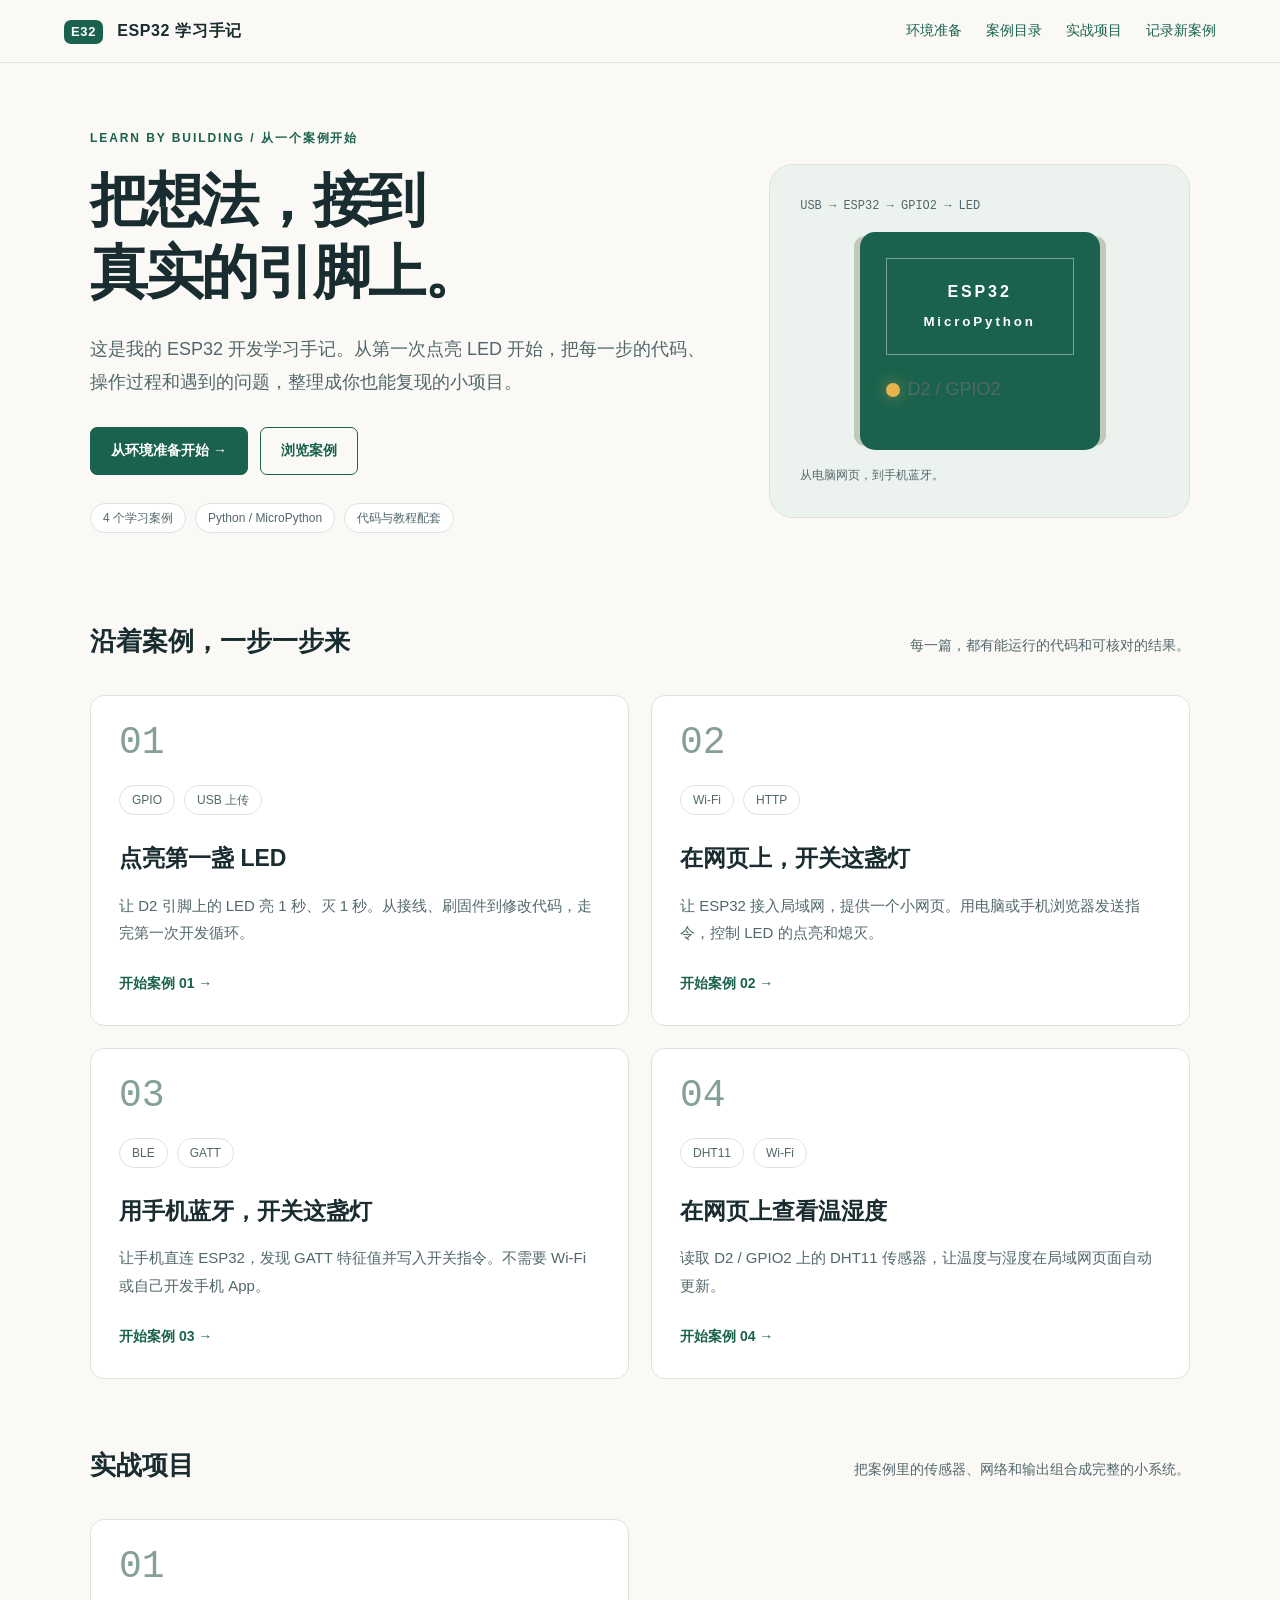
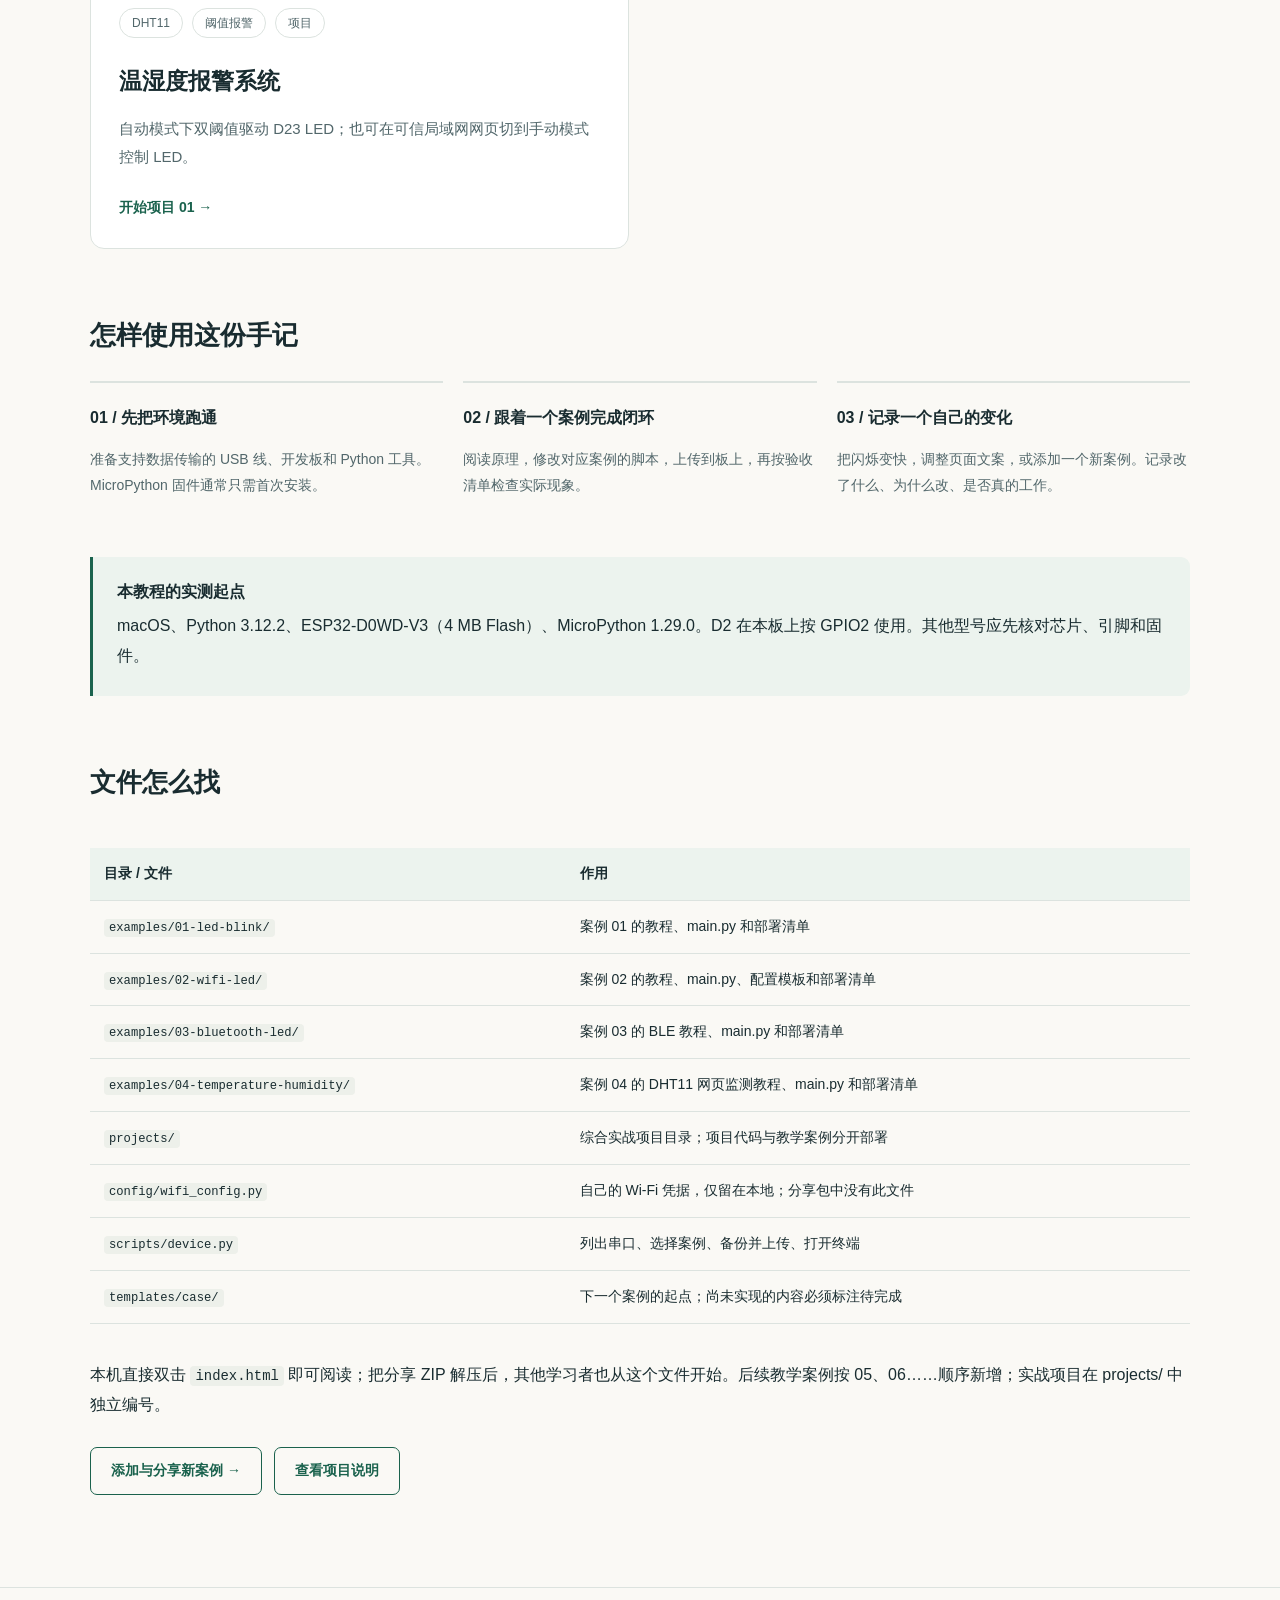
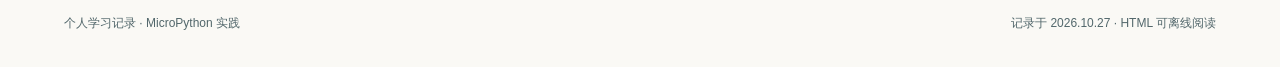
==== commit 96720264: "Add manual LED controls to alarm project" ====
--- a/index.html
+++ b/index.html
@@ -17,10 +17,10 @@
 <a class="card" href="examples/03-bluetooth-led/index.html"><span class="number">03</span><div class="meta"><span class="pill">BLE</span><span class="pill">GATT</span></div><h3>用手机蓝牙，开关这盏灯</h3><p>让手机直连 ESP32，发现 GATT 特征值并写入开关指令。不需要 Wi-Fi 或自己开发手机 App。</p><span class="go">开始案例 03 →</span></a>
 <a class="card" href="examples/04-temperature-humidity/index.html"><span class="number">04</span><div class="meta"><span class="pill">DHT11</span><span class="pill">Wi-Fi</span></div><h3>在网页上查看温湿度</h3><p>读取 D2 / GPIO2 上的 DHT11 传感器，让温度与湿度在局域网页面自动更新。</p><span class="go">开始案例 04 →</span></a></div>
 <div class="section-head" id="projects"><h2>实战项目</h2><p>把案例里的传感器、网络和输出组合成完整的小系统。</p></div>
-<div class="cards"><a class="card" href="projects/01-temperature-humidity-alarm/index.html"><span class="number">01</span><div class="meta"><span class="pill">DHT11</span><span class="pill">阈值报警</span><span class="pill">项目</span></div><h3>温湿度报警系统</h3><p>温度大于 25°C 且湿度大于 60% RH 时，点亮 D23 LED，并在网页显示状态。</p><span class="go">开始项目 01 →</span></a></div>
+<div class="cards"><a class="card" href="projects/01-temperature-humidity-alarm/index.html"><span class="number">01</span><div class="meta"><span class="pill">DHT11</span><span class="pill">阈值报警</span><span class="pill">项目</span></div><h3>温湿度报警系统</h3><p>自动模式下双阈值驱动 D23 LED；也可在可信局域网网页切到手动模式控制 LED。</p><span class="go">开始项目 01 →</span></a></div>
 <div class="section-head"><h2>怎样使用这份手记</h2></div><div class="steps"><div><strong>01 / 先把环境跑通</strong><p>准备支持数据传输的 USB 线、开发板和 Python 工具。MicroPython 固件通常只需首次安装。</p></div><div><strong>02 / 跟着一个案例完成闭环</strong><p>阅读原理，修改对应案例的脚本，上传到板上，再按验收清单检查实际现象。</p></div><div><strong>03 / 记录一个自己的变化</strong><p>把闪烁变快，调整页面文案，或添加一个新案例。记录改了什么、为什么改、是否真的工作。</p></div></div>
 <div class="note"><strong>本教程的实测起点</strong><p>macOS、Python 3.12.2、ESP32-D0WD-V3（4 MB Flash）、MicroPython 1.29.0。D2 在本板上按 GPIO2 使用。其他型号应先核对芯片、引脚和固件。</p></div>
 <div class="section-head"><h2>文件怎么找</h2></div><div class="table-wrap"><table><thead><tr><th>目录 / 文件</th><th>作用</th></tr></thead><tbody><tr><td><code>examples/01-led-blink/</code></td><td>案例 01 的教程、main.py 和部署清单</td></tr><tr><td><code>examples/02-wifi-led/</code></td><td>案例 02 的教程、main.py、配置模板和部署清单</td></tr><tr><td><code>examples/03-bluetooth-led/</code></td><td>案例 03 的 BLE 教程、main.py 和部署清单</td></tr><tr><td><code>examples/04-temperature-humidity/</code></td><td>案例 04 的 DHT11 网页监测教程、main.py 和部署清单</td></tr><tr><td><code>projects/</code></td><td>综合实战项目目录；项目代码与教学案例分开部署</td></tr><tr><td><code>config/wifi_config.py</code></td><td>自己的 Wi-Fi 凭据，仅留在本地；分享包中没有此文件</td></tr><tr><td><code>scripts/device.py</code></td><td>列出串口、选择案例、备份并上传、打开终端</td></tr><tr><td><code>templates/case/</code></td><td>下一个案例的起点；尚未实现的内容必须标注待完成</td></tr></tbody></table></div>
 <p>本机直接双击 <code>index.html</code> 即可阅读；把分享 ZIP 解压后，其他学习者也从这个文件开始。后续教学案例按 05、06……顺序新增；实战项目在 projects/ 中独立编号。</p>
 <div class="actions"><a class="button secondary" href="docs/contributing.html">添加与分享新案例 →</a><a class="button secondary" href="README.md">查看项目说明</a></div></main>
-<footer class="footer"><span>个人学习记录 · MicroPython 实践</span><span>记录于 2026.10.27 · HTML 可离线阅读</span></footer></body></html>+<footer class="footer"><span>个人学习记录 · MicroPython 实践</span><span>记录于 2026.10.27 · HTML 可离线阅读</span></footer></body></html>
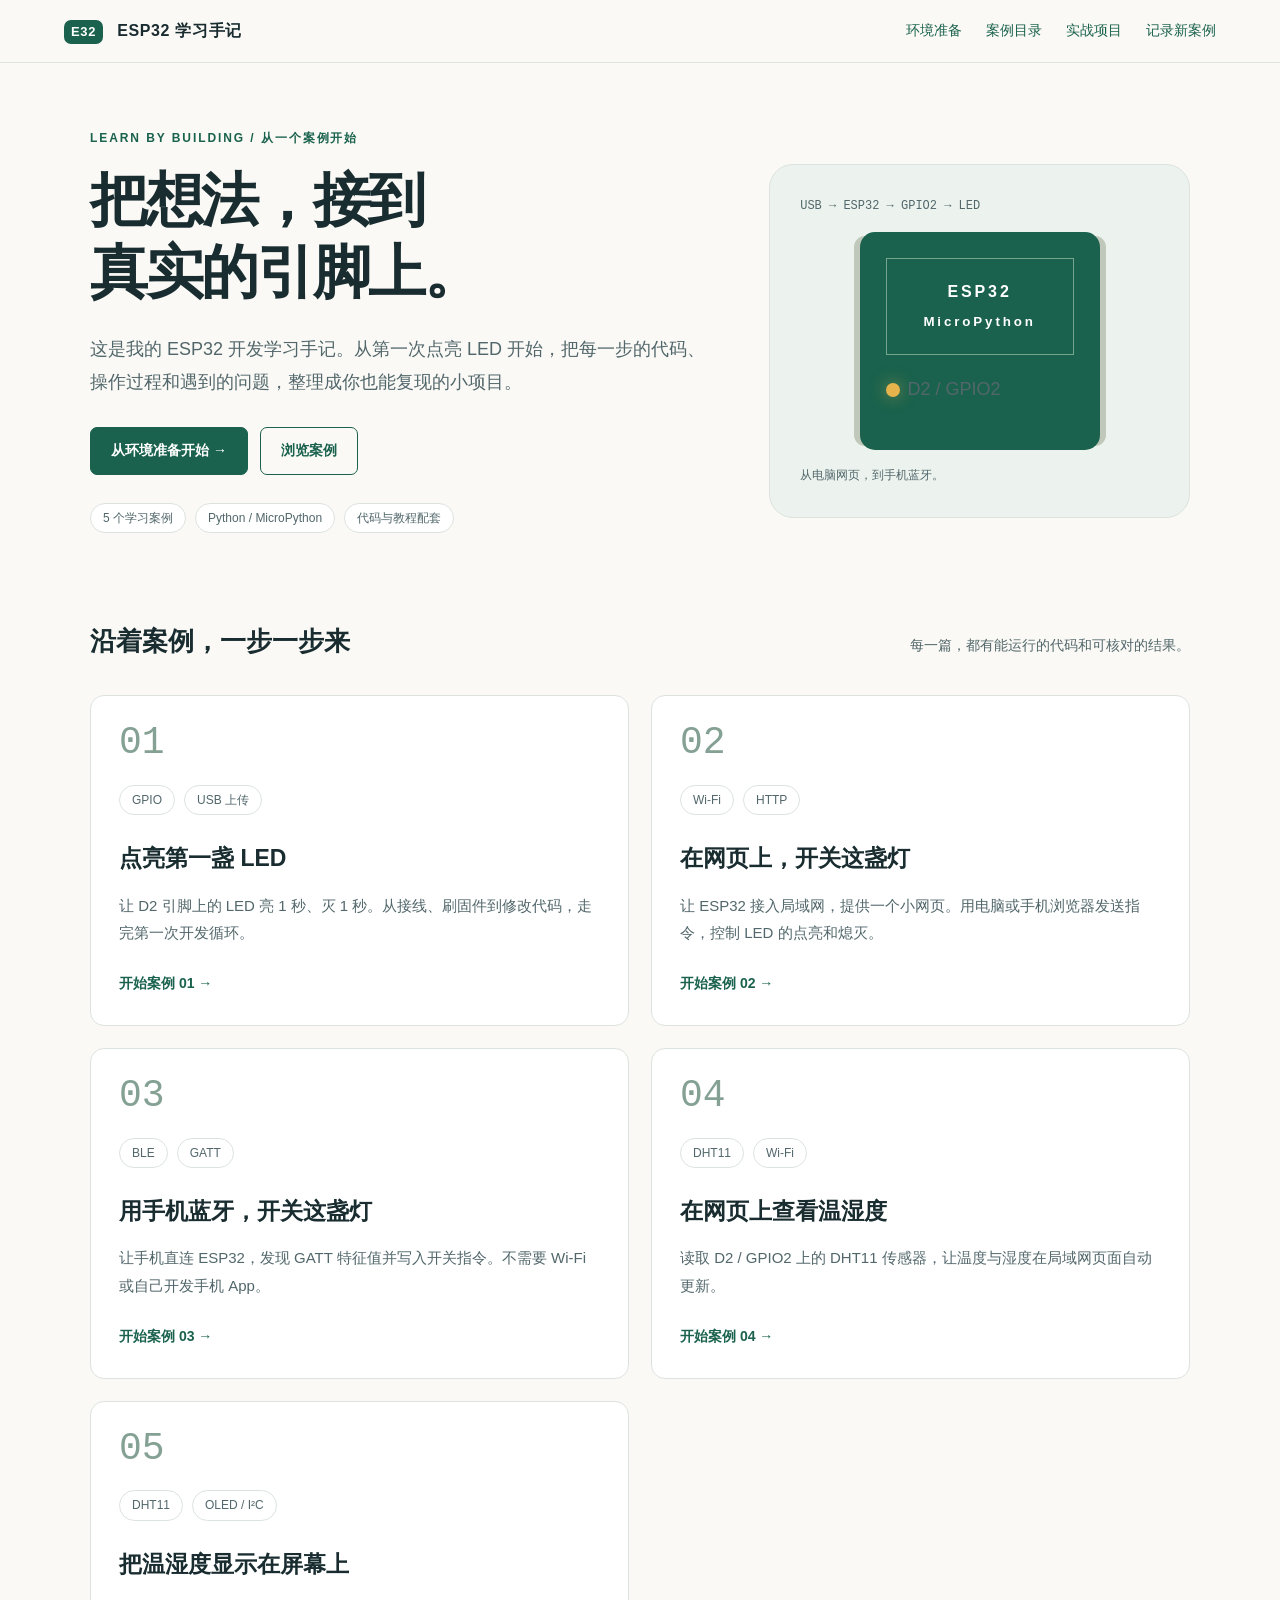
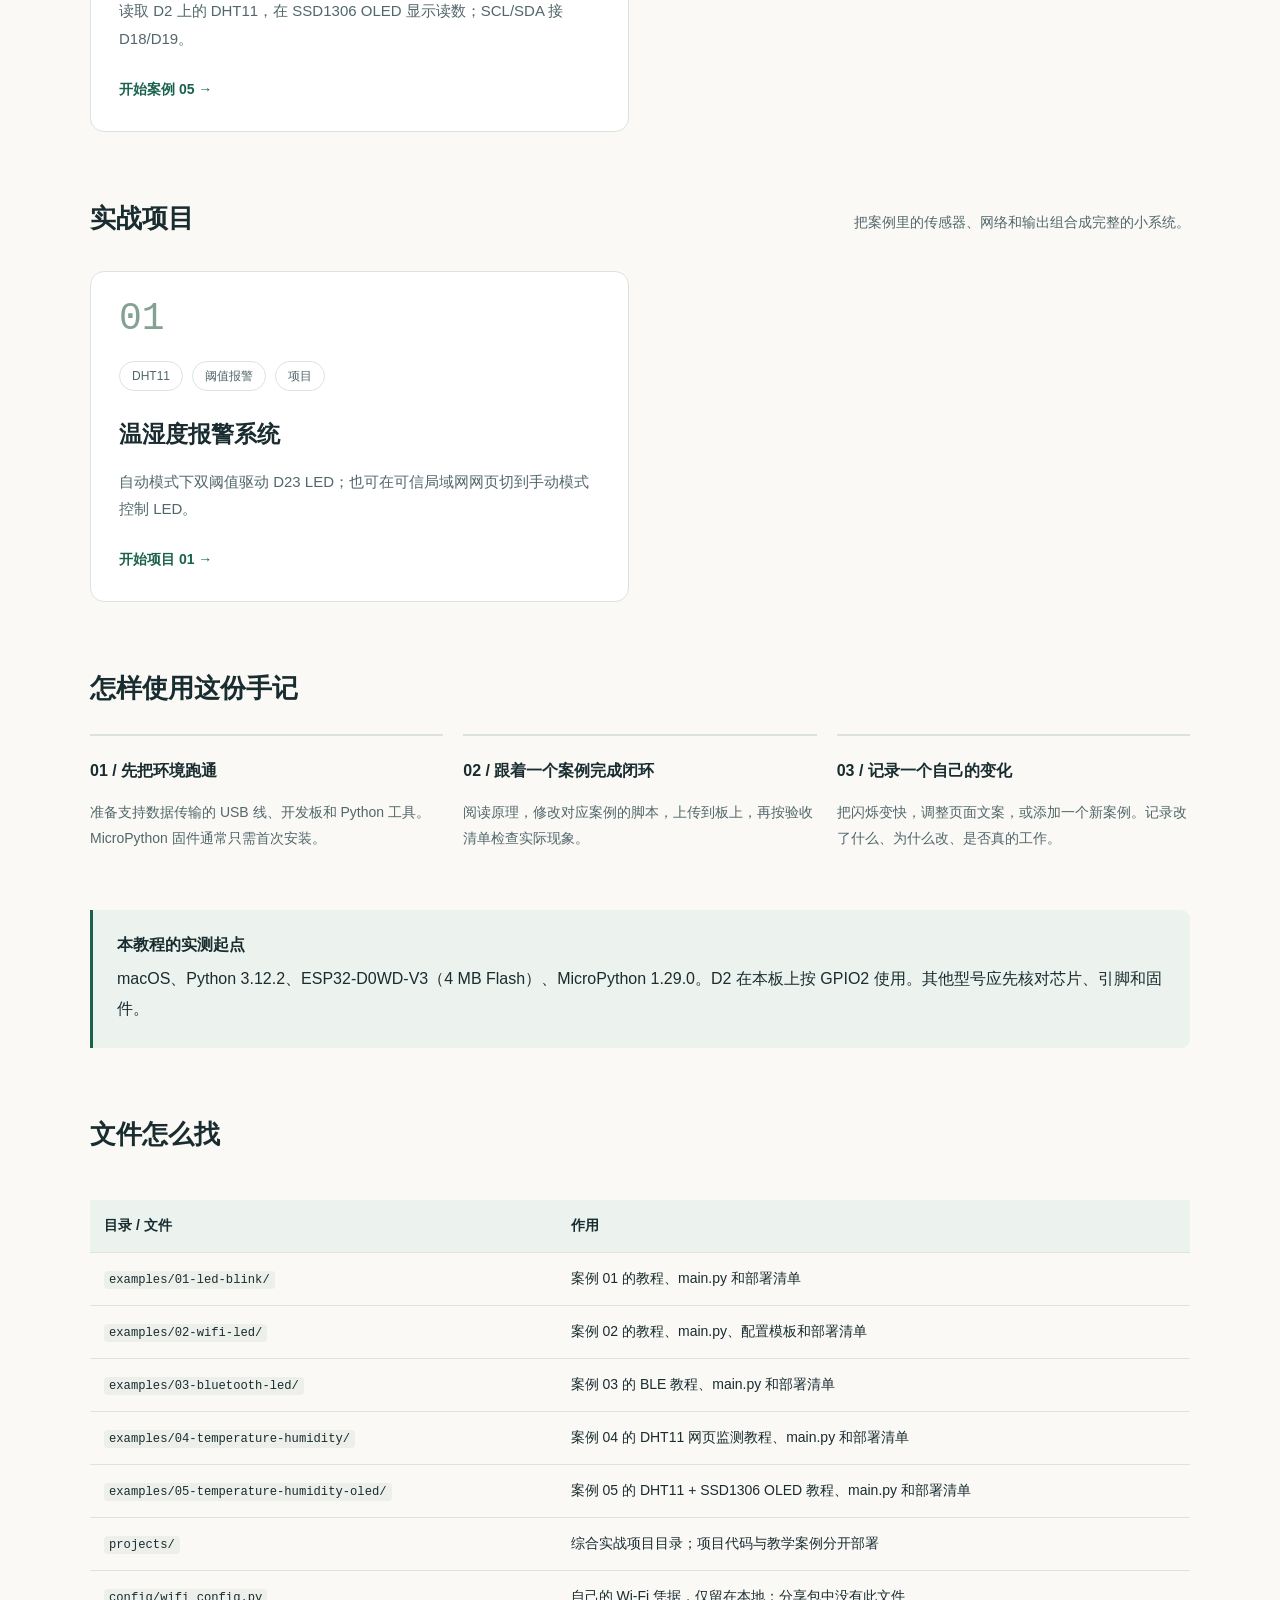
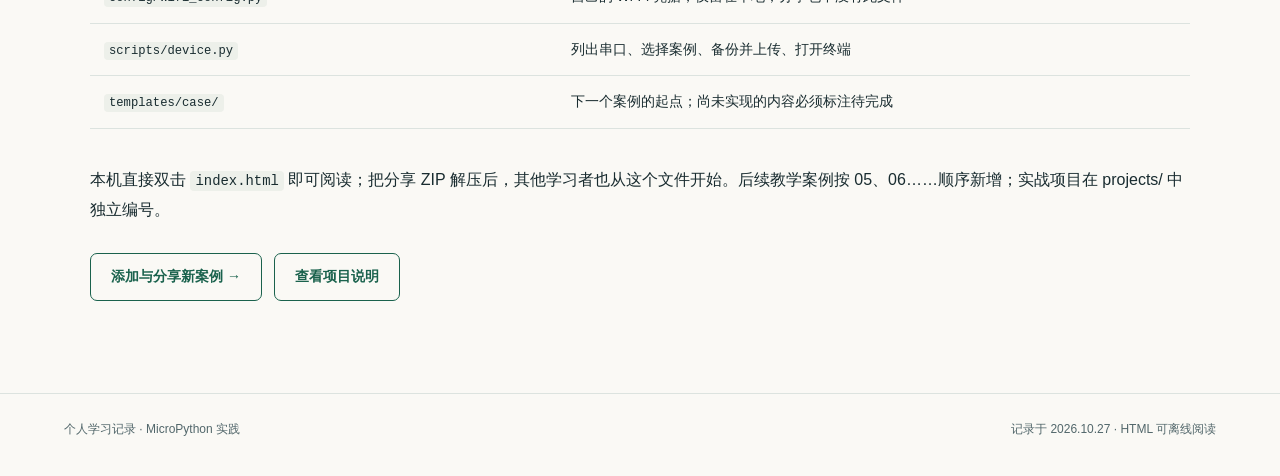
==== commit 8851d3c9: "Add DHT11 OLED display example" ====
--- a/index.html
+++ b/index.html
@@ -9,18 +9,18 @@
 <main id="content" class="wrap"><section class="hero hero-grid"><div><div class="eyebrow">LEARN BY BUILDING / 从一个案例开始</div>
 <h1>把想法，接到<br>真实的引脚上。</h1><p>这是我的 ESP32 开发学习手记。从第一次点亮 LED 开始，把每一步的代码、操作过程和遇到的问题，整理成你也能复现的小项目。</p>
 <div class="actions"><a class="button" href="docs/setup.html">从环境准备开始 →</a><a class="button secondary" href="#cases">浏览案例</a></div>
-<div class="meta"><span class="pill">4 个学习案例</span><span class="pill">Python / MicroPython</span><span class="pill">代码与教程配套</span></div></div>
+<div class="meta"><span class="pill">5 个学习案例</span><span class="pill">Python / MicroPython</span><span class="pill">代码与教程配套</span></div></div>
 <div class="hero-art" aria-label="ESP32 与 LED 示意"><div class="circuit-label">USB → ESP32 → GPIO2 → LED</div><div class="board"><div class="chip">ESP32<br><small>MicroPython</small></div><p><span class="led-dot"></span>D2 / GPIO2</p></div><div class="circuit-label">从电脑网页，到手机蓝牙。</div></div></section>
 <div class="section-head" id="cases"><h2>沿着案例，一步一步来</h2><p>每一篇，都有能运行的代码和可核对的结果。</p></div>
 <div class="cards"><a class="card" href="examples/01-led-blink/index.html"><span class="number">01</span><div class="meta"><span class="pill">GPIO</span><span class="pill">USB 上传</span></div><h3>点亮第一盏 LED</h3><p>让 D2 引脚上的 LED 亮 1 秒、灭 1 秒。从接线、刷固件到修改代码，走完第一次开发循环。</p><span class="go">开始案例 01 →</span></a>
 <a class="card" href="examples/02-wifi-led/index.html"><span class="number">02</span><div class="meta"><span class="pill">Wi-Fi</span><span class="pill">HTTP</span></div><h3>在网页上，开关这盏灯</h3><p>让 ESP32 接入局域网，提供一个小网页。用电脑或手机浏览器发送指令，控制 LED 的点亮和熄灭。</p><span class="go">开始案例 02 →</span></a>
 <a class="card" href="examples/03-bluetooth-led/index.html"><span class="number">03</span><div class="meta"><span class="pill">BLE</span><span class="pill">GATT</span></div><h3>用手机蓝牙，开关这盏灯</h3><p>让手机直连 ESP32，发现 GATT 特征值并写入开关指令。不需要 Wi-Fi 或自己开发手机 App。</p><span class="go">开始案例 03 →</span></a>
-<a class="card" href="examples/04-temperature-humidity/index.html"><span class="number">04</span><div class="meta"><span class="pill">DHT11</span><span class="pill">Wi-Fi</span></div><h3>在网页上查看温湿度</h3><p>读取 D2 / GPIO2 上的 DHT11 传感器，让温度与湿度在局域网页面自动更新。</p><span class="go">开始案例 04 →</span></a></div>
+<a class="card" href="examples/04-temperature-humidity/index.html"><span class="number">04</span><div class="meta"><span class="pill">DHT11</span><span class="pill">Wi-Fi</span></div><h3>在网页上查看温湿度</h3><p>读取 D2 / GPIO2 上的 DHT11 传感器，让温度与湿度在局域网页面自动更新。</p><span class="go">开始案例 04 →</span></a><a class="card" href="examples/05-temperature-humidity-oled/index.html"><span class="number">05</span><div class="meta"><span class="pill">DHT11</span><span class="pill">OLED / I²C</span></div><h3>把温湿度显示在屏幕上</h3><p>读取 D2 上的 DHT11，在 SSD1306 OLED 显示读数；SCL/SDA 接 D18/D19。</p><span class="go">开始案例 05 →</span></a></div>
 <div class="section-head" id="projects"><h2>实战项目</h2><p>把案例里的传感器、网络和输出组合成完整的小系统。</p></div>
 <div class="cards"><a class="card" href="projects/01-temperature-humidity-alarm/index.html"><span class="number">01</span><div class="meta"><span class="pill">DHT11</span><span class="pill">阈值报警</span><span class="pill">项目</span></div><h3>温湿度报警系统</h3><p>自动模式下双阈值驱动 D23 LED；也可在可信局域网网页切到手动模式控制 LED。</p><span class="go">开始项目 01 →</span></a></div>
 <div class="section-head"><h2>怎样使用这份手记</h2></div><div class="steps"><div><strong>01 / 先把环境跑通</strong><p>准备支持数据传输的 USB 线、开发板和 Python 工具。MicroPython 固件通常只需首次安装。</p></div><div><strong>02 / 跟着一个案例完成闭环</strong><p>阅读原理，修改对应案例的脚本，上传到板上，再按验收清单检查实际现象。</p></div><div><strong>03 / 记录一个自己的变化</strong><p>把闪烁变快，调整页面文案，或添加一个新案例。记录改了什么、为什么改、是否真的工作。</p></div></div>
 <div class="note"><strong>本教程的实测起点</strong><p>macOS、Python 3.12.2、ESP32-D0WD-V3（4 MB Flash）、MicroPython 1.29.0。D2 在本板上按 GPIO2 使用。其他型号应先核对芯片、引脚和固件。</p></div>
-<div class="section-head"><h2>文件怎么找</h2></div><div class="table-wrap"><table><thead><tr><th>目录 / 文件</th><th>作用</th></tr></thead><tbody><tr><td><code>examples/01-led-blink/</code></td><td>案例 01 的教程、main.py 和部署清单</td></tr><tr><td><code>examples/02-wifi-led/</code></td><td>案例 02 的教程、main.py、配置模板和部署清单</td></tr><tr><td><code>examples/03-bluetooth-led/</code></td><td>案例 03 的 BLE 教程、main.py 和部署清单</td></tr><tr><td><code>examples/04-temperature-humidity/</code></td><td>案例 04 的 DHT11 网页监测教程、main.py 和部署清单</td></tr><tr><td><code>projects/</code></td><td>综合实战项目目录；项目代码与教学案例分开部署</td></tr><tr><td><code>config/wifi_config.py</code></td><td>自己的 Wi-Fi 凭据，仅留在本地；分享包中没有此文件</td></tr><tr><td><code>scripts/device.py</code></td><td>列出串口、选择案例、备份并上传、打开终端</td></tr><tr><td><code>templates/case/</code></td><td>下一个案例的起点；尚未实现的内容必须标注待完成</td></tr></tbody></table></div>
+<div class="section-head"><h2>文件怎么找</h2></div><div class="table-wrap"><table><thead><tr><th>目录 / 文件</th><th>作用</th></tr></thead><tbody><tr><td><code>examples/01-led-blink/</code></td><td>案例 01 的教程、main.py 和部署清单</td></tr><tr><td><code>examples/02-wifi-led/</code></td><td>案例 02 的教程、main.py、配置模板和部署清单</td></tr><tr><td><code>examples/03-bluetooth-led/</code></td><td>案例 03 的 BLE 教程、main.py 和部署清单</td></tr><tr><td><code>examples/04-temperature-humidity/</code></td><td>案例 04 的 DHT11 网页监测教程、main.py 和部署清单</td></tr><tr><td><code>examples/05-temperature-humidity-oled/</code></td><td>案例 05 的 DHT11 + SSD1306 OLED 教程、main.py 和部署清单</td></tr><tr><td><code>projects/</code></td><td>综合实战项目目录；项目代码与教学案例分开部署</td></tr><tr><td><code>config/wifi_config.py</code></td><td>自己的 Wi-Fi 凭据，仅留在本地；分享包中没有此文件</td></tr><tr><td><code>scripts/device.py</code></td><td>列出串口、选择案例、备份并上传、打开终端</td></tr><tr><td><code>templates/case/</code></td><td>下一个案例的起点；尚未实现的内容必须标注待完成</td></tr></tbody></table></div>
 <p>本机直接双击 <code>index.html</code> 即可阅读；把分享 ZIP 解压后，其他学习者也从这个文件开始。后续教学案例按 05、06……顺序新增；实战项目在 projects/ 中独立编号。</p>
 <div class="actions"><a class="button secondary" href="docs/contributing.html">添加与分享新案例 →</a><a class="button secondary" href="README.md">查看项目说明</a></div></main>
 <footer class="footer"><span>个人学习记录 · MicroPython 实践</span><span>记录于 2026.10.27 · HTML 可离线阅读</span></footer></body></html>
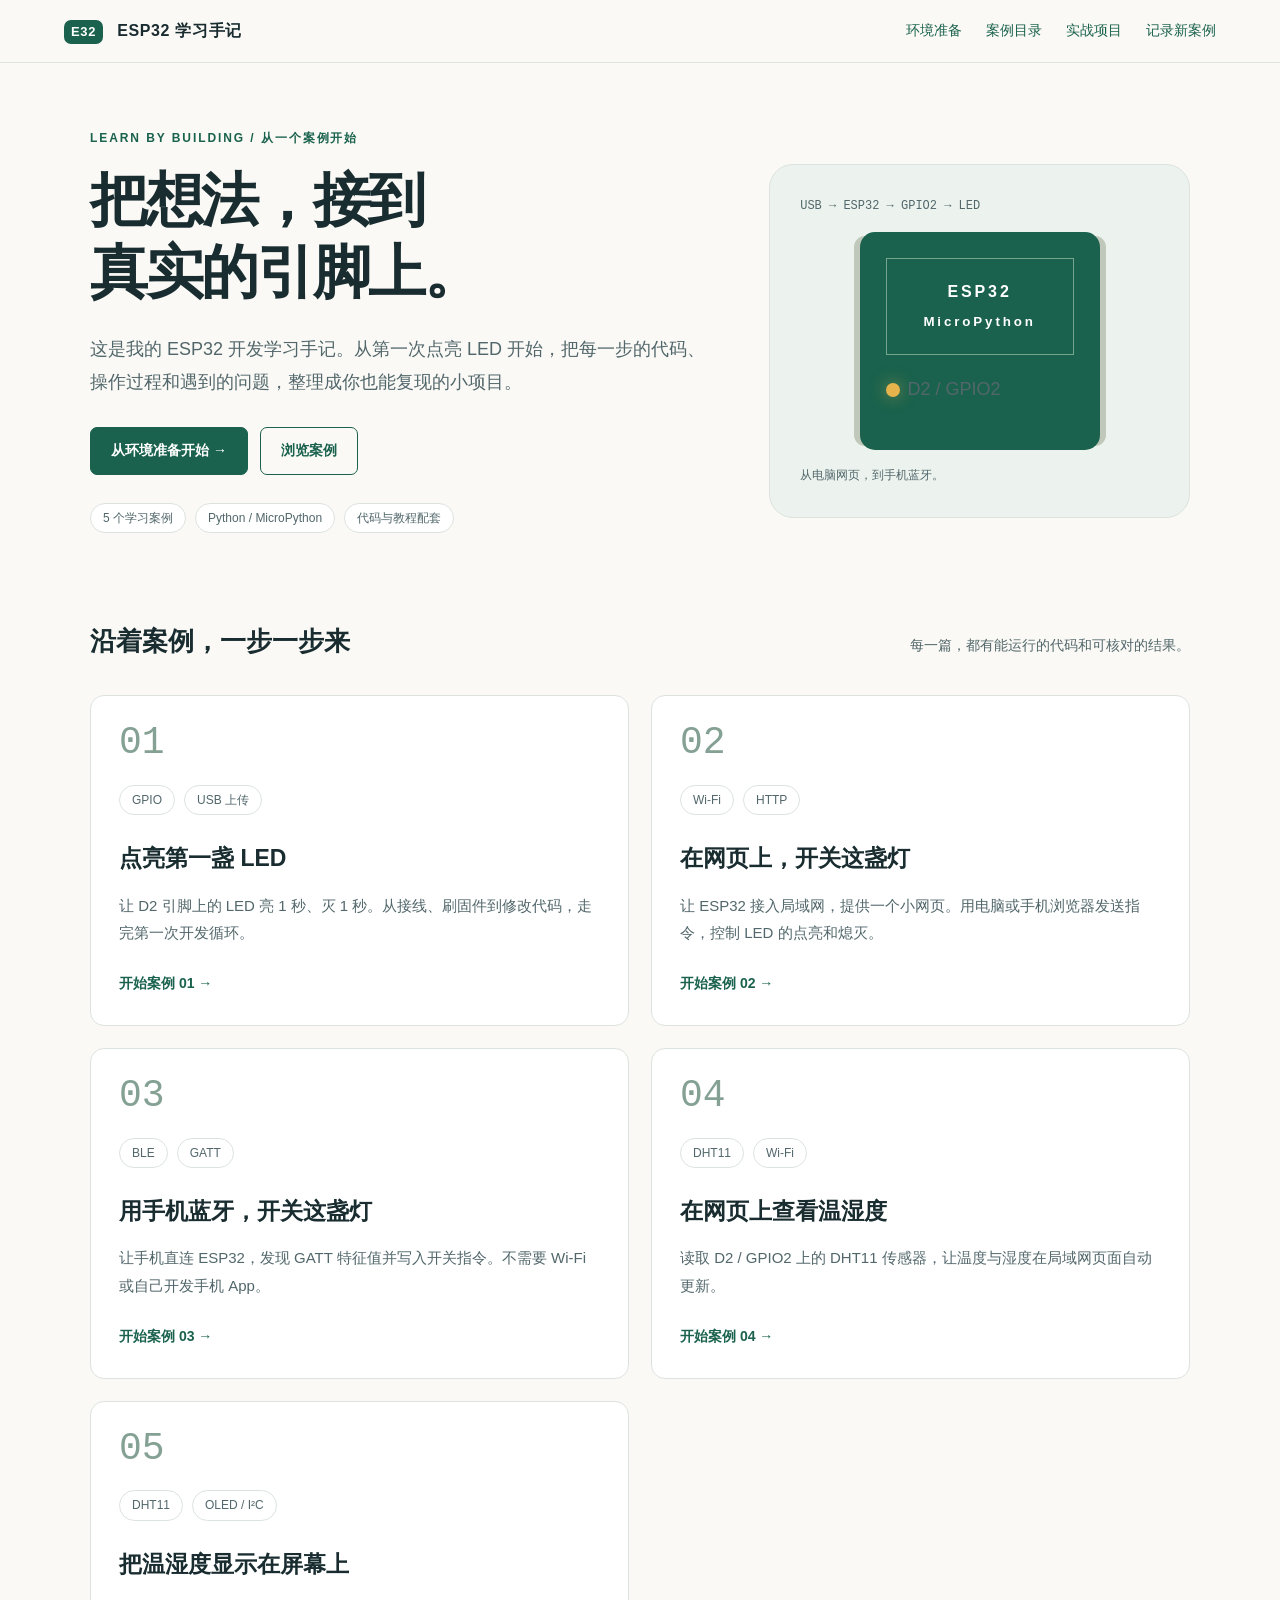
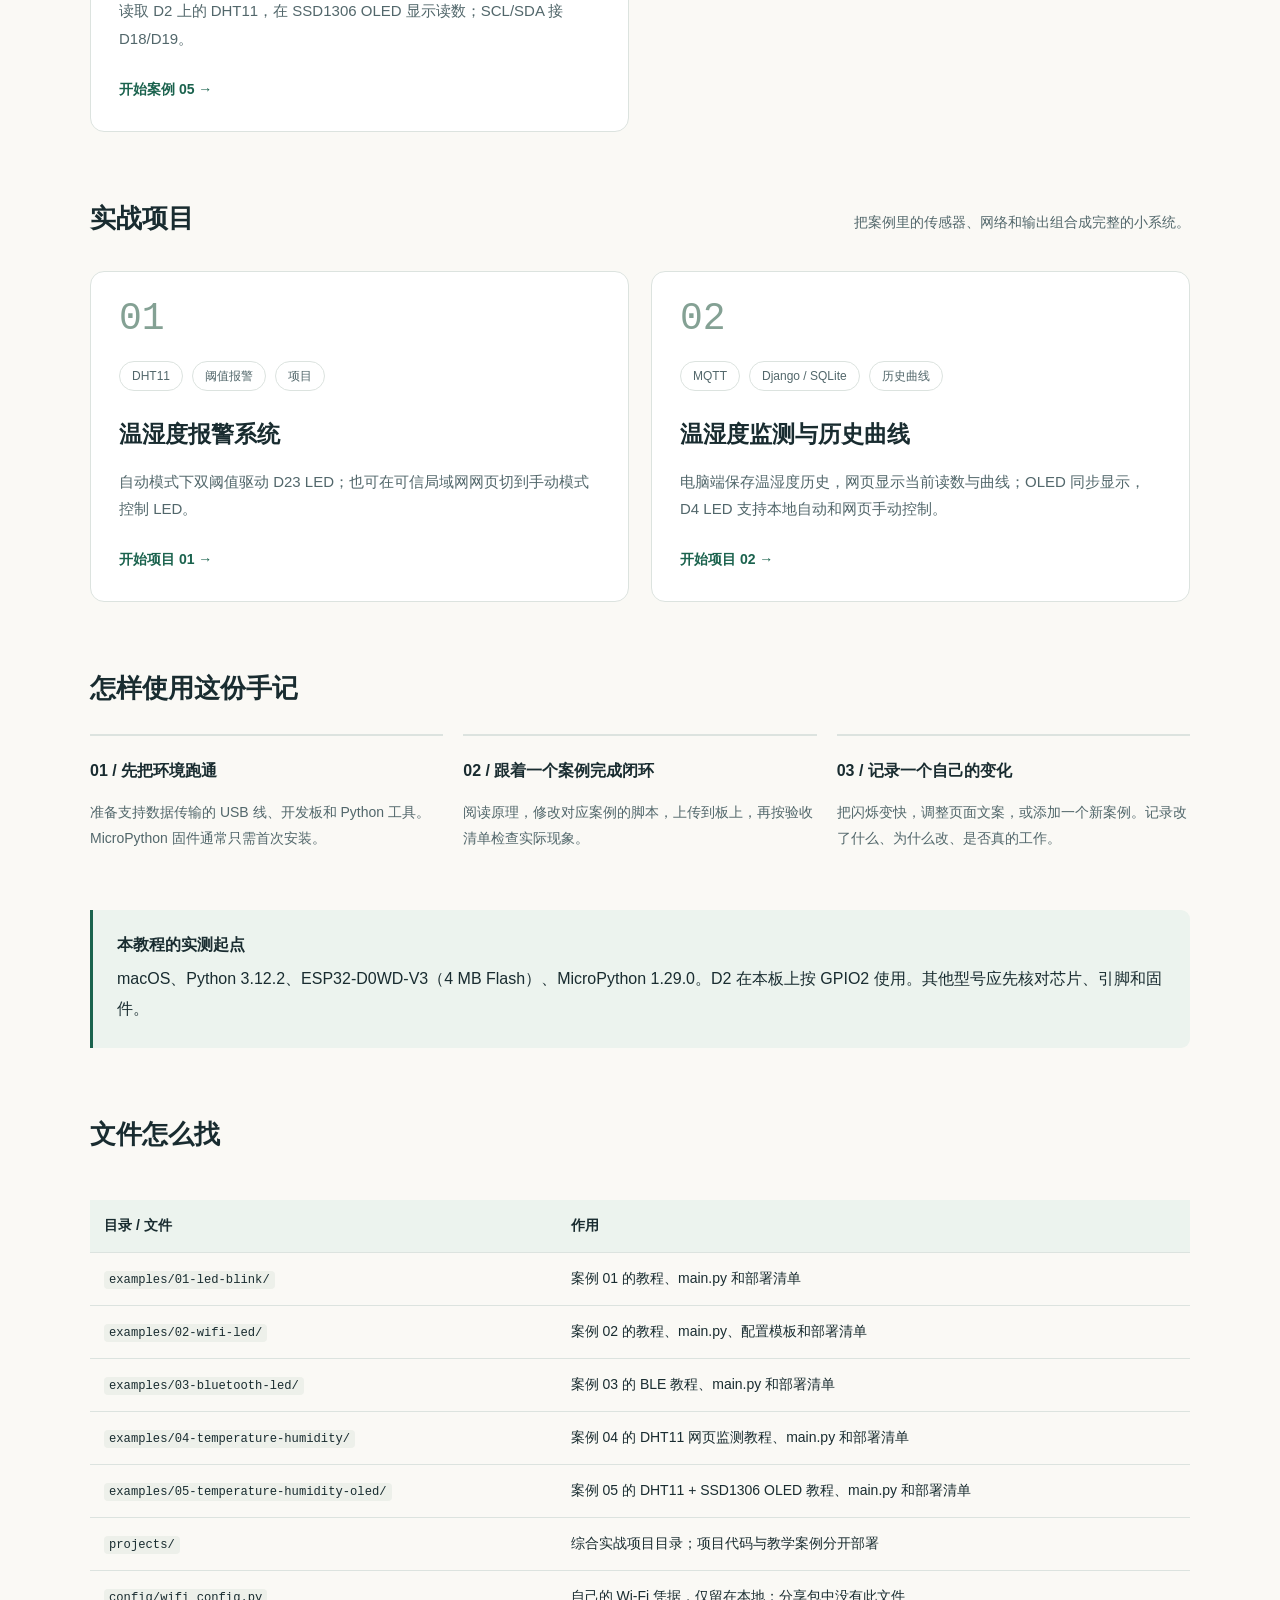
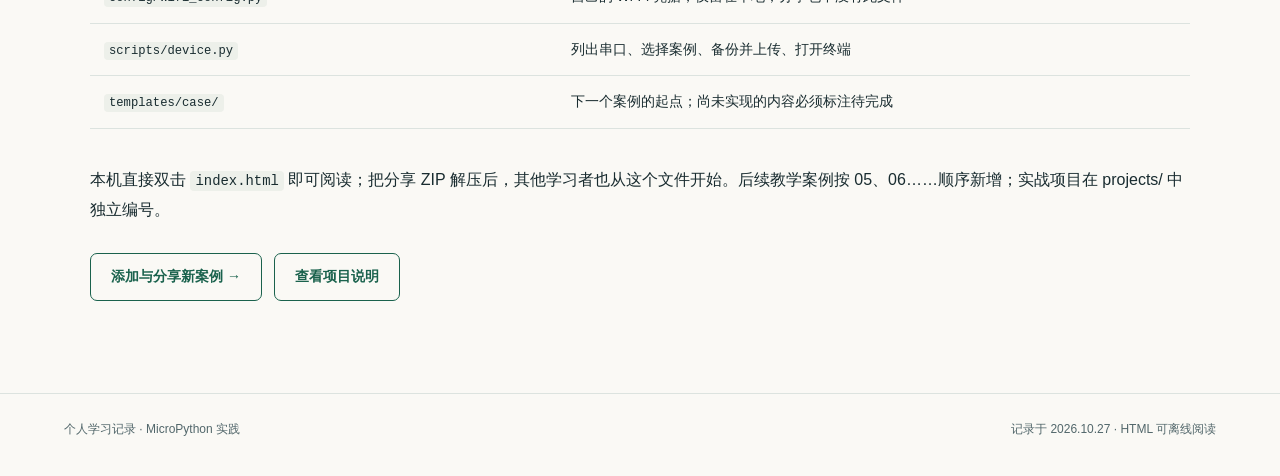
==== commit 2cb8c6da: "Add Stage 0 Django MQTT monitoring project" ====
--- a/index.html
+++ b/index.html
@@ -17,7 +17,7 @@
 <a class="card" href="examples/03-bluetooth-led/index.html"><span class="number">03</span><div class="meta"><span class="pill">BLE</span><span class="pill">GATT</span></div><h3>用手机蓝牙，开关这盏灯</h3><p>让手机直连 ESP32，发现 GATT 特征值并写入开关指令。不需要 Wi-Fi 或自己开发手机 App。</p><span class="go">开始案例 03 →</span></a>
 <a class="card" href="examples/04-temperature-humidity/index.html"><span class="number">04</span><div class="meta"><span class="pill">DHT11</span><span class="pill">Wi-Fi</span></div><h3>在网页上查看温湿度</h3><p>读取 D2 / GPIO2 上的 DHT11 传感器，让温度与湿度在局域网页面自动更新。</p><span class="go">开始案例 04 →</span></a><a class="card" href="examples/05-temperature-humidity-oled/index.html"><span class="number">05</span><div class="meta"><span class="pill">DHT11</span><span class="pill">OLED / I²C</span></div><h3>把温湿度显示在屏幕上</h3><p>读取 D2 上的 DHT11，在 SSD1306 OLED 显示读数；SCL/SDA 接 D18/D19。</p><span class="go">开始案例 05 →</span></a></div>
 <div class="section-head" id="projects"><h2>实战项目</h2><p>把案例里的传感器、网络和输出组合成完整的小系统。</p></div>
-<div class="cards"><a class="card" href="projects/01-temperature-humidity-alarm/index.html"><span class="number">01</span><div class="meta"><span class="pill">DHT11</span><span class="pill">阈值报警</span><span class="pill">项目</span></div><h3>温湿度报警系统</h3><p>自动模式下双阈值驱动 D23 LED；也可在可信局域网网页切到手动模式控制 LED。</p><span class="go">开始项目 01 →</span></a></div>
+<div class="cards"><a class="card" href="projects/01-temperature-humidity-alarm/index.html"><span class="number">01</span><div class="meta"><span class="pill">DHT11</span><span class="pill">阈值报警</span><span class="pill">项目</span></div><h3>温湿度报警系统</h3><p>自动模式下双阈值驱动 D23 LED；也可在可信局域网网页切到手动模式控制 LED。</p><span class="go">开始项目 01 →</span></a><a class="card" href="projects/02-django-mqtt-monitor/index.html"><span class="number">02</span><div class="meta"><span class="pill">MQTT</span><span class="pill">Django / SQLite</span><span class="pill">历史曲线</span></div><h3>温湿度监测与历史曲线</h3><p>电脑端保存温湿度历史，网页显示当前读数与曲线；OLED 同步显示，D4 LED 支持本地自动和网页手动控制。</p><span class="go">开始项目 02 →</span></a></div>
 <div class="section-head"><h2>怎样使用这份手记</h2></div><div class="steps"><div><strong>01 / 先把环境跑通</strong><p>准备支持数据传输的 USB 线、开发板和 Python 工具。MicroPython 固件通常只需首次安装。</p></div><div><strong>02 / 跟着一个案例完成闭环</strong><p>阅读原理，修改对应案例的脚本，上传到板上，再按验收清单检查实际现象。</p></div><div><strong>03 / 记录一个自己的变化</strong><p>把闪烁变快，调整页面文案，或添加一个新案例。记录改了什么、为什么改、是否真的工作。</p></div></div>
 <div class="note"><strong>本教程的实测起点</strong><p>macOS、Python 3.12.2、ESP32-D0WD-V3（4 MB Flash）、MicroPython 1.29.0。D2 在本板上按 GPIO2 使用。其他型号应先核对芯片、引脚和固件。</p></div>
 <div class="section-head"><h2>文件怎么找</h2></div><div class="table-wrap"><table><thead><tr><th>目录 / 文件</th><th>作用</th></tr></thead><tbody><tr><td><code>examples/01-led-blink/</code></td><td>案例 01 的教程、main.py 和部署清单</td></tr><tr><td><code>examples/02-wifi-led/</code></td><td>案例 02 的教程、main.py、配置模板和部署清单</td></tr><tr><td><code>examples/03-bluetooth-led/</code></td><td>案例 03 的 BLE 教程、main.py 和部署清单</td></tr><tr><td><code>examples/04-temperature-humidity/</code></td><td>案例 04 的 DHT11 网页监测教程、main.py 和部署清单</td></tr><tr><td><code>examples/05-temperature-humidity-oled/</code></td><td>案例 05 的 DHT11 + SSD1306 OLED 教程、main.py 和部署清单</td></tr><tr><td><code>projects/</code></td><td>综合实战项目目录；项目代码与教学案例分开部署</td></tr><tr><td><code>config/wifi_config.py</code></td><td>自己的 Wi-Fi 凭据，仅留在本地；分享包中没有此文件</td></tr><tr><td><code>scripts/device.py</code></td><td>列出串口、选择案例、备份并上传、打开终端</td></tr><tr><td><code>templates/case/</code></td><td>下一个案例的起点；尚未实现的内容必须标注待完成</td></tr></tbody></table></div>
